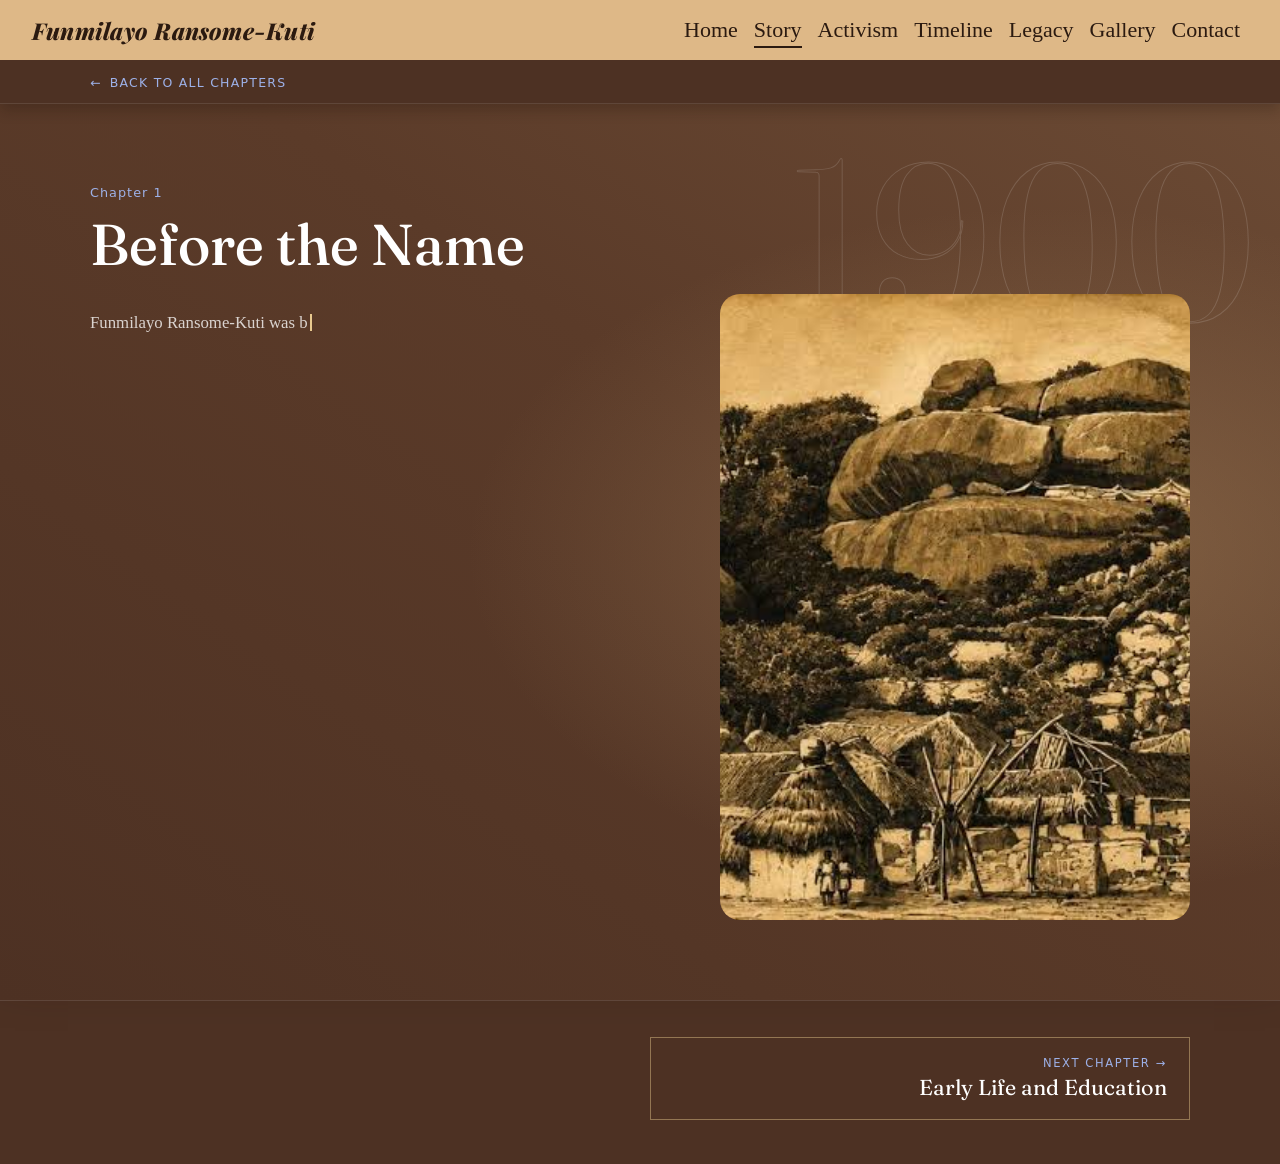
==== before-the-name.html @ 01ef8722 "Add chapters for "Finding Her Calling" and "Life as an Activist" with corresponding HTML structure a" ====
<!DOCTYPE html>

<html lang="en">
    <head> 
        <meta charset="UTF-8">
        <meta name="viewport" content="width=device-width, initial-scale=1.0">
        <title> Before the Name | Funmilayo Ransome-Kuti</title>
        <link rel="preconnect" href="https://fonts.googleapis.com">
<link rel="preconnect" href="https://fonts.gstatic.com" crossorigin>
<link href="https://fonts.googleapis.com/css2?family=Fraunces:ital,wght@0,400;0,500;1,400&family=Playfair+Display:ital,wght@1,800&display=swap" rel="stylesheet">
        <!-- LINKING OF MY CSS -->
        <link rel="stylesheet" href="CSS/Reset.css">
        <link rel="stylesheet" href="CSS/Homepage.css">
        <link rel="stylesheet" href="CSS/Chapters.css">

        <script>
  // when the page is refreshed, start again from the top (links with a # still land where they point)
  (function () {
    var entry = window.performance && performance.getEntriesByType ? performance.getEntriesByType("navigation")[0] : null;
    var reloaded = entry ? entry.type === "reload" : (window.performance && performance.navigation && performance.navigation.type === 1);

    if (reloaded && !location.hash && "scrollRestoration" in history) {
      history.scrollRestoration = "manual";
      window.addEventListener("load", function () { window.scrollTo(0, 0); });
    }
  })();
</script>
 
    </head>

    <body>
<header class="Header">
    <a class="Header-Brand" href="index.html">Funmilayo Ransome-Kuti</a>
    <input type="checkbox" id="Nav-Toggle" class="Nav-Toggle">
    <label for="Nav-Toggle" class="Nav-Burger" aria-label="Menu"><span></span></label>

    <nav class="Header-Nav">
        <ul>
             <li><a href="index.html">Home</a></li>
            <li><a href="index.html#Story">Story</a></li>
            <li><a href="index.html#Activism">Activism</a></li>
            <li><a href="index.html#Timeline">Timeline</a></li>
            <li><a href="index.html#Legacy">Legacy</a></li>
            <li><a href="index.html#Gallery">Gallery</a></li>
            <li><a href="index.html#Contact">Contact</a></li>
</ul>
    </nav>
</header>  

        <main>
            <div class="Back-Strip">
                 <a href="index.html#Story"><span aria-hidden="true">←</span>Back to all chapters</a> 
            </div>
                             <!-- STORY-BIOGRAPHY SECTION -->
            <section id="Before-the-Name" class="Before-the-Name-Category">
             <div class="Before-the-Name"> 
                <h2>Before the Name</h2>
                <p>Funmilayo Ransome-Kuti was born Frances Abigail Olufunmilayo Thomas on October 25, 1900, in Abeokuta, in what is now Ogun State, Nigeria. She was the daughter of Daniel Olumoyewa Thomas, a farmer and trader, and Phyllis Moyeni Dese, a dressmaker. Her parents were educated Christians who placed importance on education and had high hopes for their children.

                    She was born into a Yoruba family at a time when Nigeria was under British colonial rule, and the opportunities available to African women were deeply limited. Yet Abeokuta itself had a strong tradition of commerce, community organisation and women's participation in economic life. These surroundings would become an important part of the world in which Funmilayo grew up.

                    The girl who would later become known as Funmilayo Ransome Kuti therefore did not begin her life as a political figure. She began as a daughter, a student and a young woman growing up in Abeokuta long before her name became associated with women's rights and political resistance.</p>
             </div>
            </section>

            <nav class="Chapter-Pager" aria-label="Chapter navigation">
    <a class="Chapter-Pager-Next" href="early-life.html">
        <span class="Chapter-Pager-Label">Next chapter &rarr;</span>
        <span class="Chapter-Pager-Title">Early Life and Education</span>
    </a>
</nav>
        </main>

        <button class="Back-To-Top" type="button" aria-label="Back to top">
    <svg class="Back-To-Top-Ring" viewBox="0 0 48 48" aria-hidden="true">
        <circle class="Back-To-Top-Track" cx="24" cy="24" r="21"></circle>
        <circle class="Back-To-Top-Progress" cx="24" cy="24" r="21"></circle>
    </svg>
    <svg class="Back-To-Top-Arrow" viewBox="0 0 24 24" aria-hidden="true">
        <path d="M12 19V6M6 11l6-6 6 6"></path>
    </svg>
</button>
        
<!-- THE JAVASCRIPT BELOW IS FOR THE TYPING ANIMATION AND THE CASCADE EFFECTS ON THE CHAPTERS. IT ALSO CLOSES THE MOBILE MENU AFTER A LINK IS CLICKED.  -->
<script>
  document.addEventListener("DOMContentLoaded", function () {

    // close the mobile menu after tapping a link
    var toggle = document.getElementById("Nav-Toggle");
    if (toggle) {
      document.querySelectorAll(".Header-Nav a").forEach(function (link) {
        link.addEventListener("click", function () {
          toggle.checked = false;
        });
      });
    }

    var calmMotion = window.matchMedia("(prefers-reduced-motion: reduce)").matches;

    // typing animation on the hero heading
    var heading = document.querySelector(".Hero-Typing");

    if (heading && !calmMotion) {
      var live = heading.querySelector(".Typing-Live");
      var message = "A WOMAN WHO REFUSED TO BE SILENT";
      var count = 0;
      var typing = true;

      function draw() {
        live.innerHTML = message.slice(0, count) + '<span class="Typing-Cursor"></span>';
      }

      function step() {
        var delay;
        if (typing) {
          count++;
          draw();
          if (count >= message.length) { typing = false; delay = 2400; }
          else { delay = 85; }
        } else {
          count--;
          draw();
          if (count <= 0) { typing = true; delay = 700; }
          else { delay = 35; }
        }
        setTimeout(step, delay);
      }

      heading.classList.add("is-typing");
      draw();
      setTimeout(step, 600);
    }

    var chapterSelector = ".Before-the-Name-Category, .Early-Life-and-Education-Category, " +
      ".Finding-Her-Calling-Category, .A-Voice-Begins-to-Rise-Category, " +
      ".Becomes-an-Activist-Category, .Life-as-an-Activist-Category";

    if ("IntersectionObserver" in window && !calmMotion) {

      // ---------- chapter text types itself in, once ----------

      var cursor = document.createElement("span");
      cursor.className = "Type-Cursor";

      // show the full text straight away (also used when you scroll past)
      function finishNow(section) {
        clearTimeout(section._timer);
        cancelAnimationFrame(section._raf);
        section._state = "done";
        section._typing.forEach(function (part) {
          part.ghost.classList.add("is-done");
          part.live.remove();
        });
        startObserver.unobserve(section);
        leaveObserver.unobserve(section);
      }

      function typeSection(section) {
        section._state = "typing";
        var parts = section._typing;
        var total = 0;
        parts.forEach(function (part) { total += part.text.length; });

        var charsPerSecond = Math.max(70, total / 10);   // a long chapter takes about 10 seconds
        var startTime = null;

        function frame(now) {
          if (startTime === null) startTime = now;
          var typed = Math.min(total, Math.floor((now - startTime) / 1000 * charsPerSecond));
          var left = typed;
          var current = parts.length - 1;
          var found = false;

          parts.forEach(function (part, index) {
            var take = Math.max(0, Math.min(left, part.text.length));
            part.live.textContent = part.text.slice(0, take);
            if (!found && take < part.text.length) { current = index; found = true; }
            left -= take;
          });

          if (typed < total) {
            parts[current].live.appendChild(cursor);
            section._raf = requestAnimationFrame(frame);
          } else {
            finishNow(section);
          }
        }

        section._raf = requestAnimationFrame(frame);
      }

      // starts the typing when the card comes into view (after the cascade)
      var startObserver = new IntersectionObserver(function (entries) {
        entries.forEach(function (entry) {
          var section = entry.target;
          if (entry.isIntersecting && section._state === "waiting") {
            section._state = "queued";
            section._timer = setTimeout(function () { typeSection(section); }, 900);
            startObserver.unobserve(section);
          }
        });
      }, { threshold: 0, rootMargin: "0px 0px -20% 0px" });

      // if you scroll past a chapter before it finishes, the text appears at once
      var leaveObserver = new IntersectionObserver(function (entries) {
        entries.forEach(function (entry) {
          var section = entry.target;
          if (section._state === "done") return;

          if (entry.isIntersecting) {
            section._seen = true;
          } else if (section._seen || entry.boundingClientRect.bottom <= 0) {
            // you have scrolled past it (or it was already above you after a refresh)
            finishNow(section);
          }
        });
      }, { threshold: 0, rootMargin: "0px" });

      document.querySelectorAll(chapterSelector).forEach(function (section) {
        var parts = [];

        section.querySelectorAll("p").forEach(function (p) {
          var text = p.textContent;
          if (!text.trim()) return;

          p.textContent = "";
          p.classList.add("Type-Host");

          var ghost = document.createElement("span");
          ghost.className = "Type-Ghost";
          ghost.textContent = text;

          var live = document.createElement("span");
          live.className = "Type-Live";
          live.setAttribute("aria-hidden", "true");

          p.appendChild(ghost);
          p.appendChild(live);
          parts.push({ ghost: ghost, live: live, text: text });
        });

        if (parts.length) {
          section._typing = parts;
          section._state = "waiting";
          startObserver.observe(section);
          leaveObserver.observe(section);
        }
      });

      // ---------- each chapter card arrives with the cascade and year roll ----------

      var cardObserver = new IntersectionObserver(function (entries) {
        entries.forEach(function (entry) {
          if (entry.isIntersecting || entry.boundingClientRect.bottom <= 0) {
            entry.target.classList.add("is-in");
            cardObserver.unobserve(entry.target);
          }
        });
      }, { threshold: 0, rootMargin: "0px 0px -15% 0px" });

      document.querySelectorAll(chapterSelector).forEach(function (card) {
        cardObserver.observe(card);
      });

      document.documentElement.classList.add("fk-cascade-on");
    }
  });
</script>

<script>
  // Back to top: the button appears after you scroll down, and its ring fills as you read
  (function () {
    var button = document.querySelector(".Back-To-Top");
    if (!button) return;

    var ring = button.querySelector(".Back-To-Top-Progress");
    var circumference = 2 * Math.PI * 21;      // the ring is a circle with a radius of 21
    var calmMotion = window.matchMedia("(prefers-reduced-motion: reduce)").matches;
    var ticking = false;

    if (ring) {
      ring.style.strokeDasharray = circumference;
      ring.style.strokeDashoffset = circumference;
    }

    function update() {
      var scrolled = window.pageYOffset || document.documentElement.scrollTop;
      var total = document.documentElement.scrollHeight - window.innerHeight;
      var progress = total > 0 ? Math.min(1, Math.max(0, scrolled / total)) : 0;

      button.classList.toggle("is-visible", scrolled > 500);
      if (ring) ring.style.strokeDashoffset = circumference * (1 - progress);
    }

    function onScroll() {
      if (ticking) return;
      ticking = true;
      requestAnimationFrame(function () {
        ticking = false;
        update();
      });
    }

    button.addEventListener("click", function () {
      window.scrollTo({ top: 0, behavior: calmMotion ? "auto" : "smooth" });
    });

    window.addEventListener("scroll", onScroll, { passive: true });
    window.addEventListener("resize", onScroll);
    update();
  })();
</script>


<script>
  // Navigation: a shadow under the bar once you scroll, and a "you are here" marker
  (function () {
    var header = document.querySelector(".Header");
    var links = Array.prototype.slice.call(document.querySelectorAll(".Header-Nav a"));
    if (!header || !links.length) return;

    var onStoryPage = !!document.querySelector(".Back-Strip");    var targets = [];
    var ticking = false;

    // links that point to a section on this same page
    links.forEach(function (link) {
      var href = link.getAttribute("href") || "";
      if (href.charAt(0) === "#" && href.length > 1) {
        var el = document.getElementById(href.slice(1));
        if (el) targets.push({ link: link, el: el });
      }
    });

    function findLink(pattern) {
      return links.filter(function (link) {
        return pattern.test(link.getAttribute("href") || "");
      })[0] || null;
    }

    var homeLink = findLink(/#Home$/i);
    var storyLink = findLink(/#Story$/i);

    function setCurrent(current) {
      links.forEach(function (link) {
        link.classList.toggle("is-current", link === current);
        if (link === current) link.setAttribute("aria-current", "true");
        else link.removeAttribute("aria-current");
      });
    }

    function update() {
      var y = window.pageYOffset || document.documentElement.scrollTop;
      header.classList.toggle("is-scrolled", y > 10);

      // on the Story page, the Story link is the page you are on
      if (onStoryPage) {
        setCurrent(storyLink);
        return;
      }

      var line = header.offsetHeight + window.innerHeight * 0.25;
      var current = null;

      targets.forEach(function (target) {
        if (target.el.getBoundingClientRect().top <= line) current = target.link;
      });

      // at the very bottom of the page, the last section is the one you are in
      var atBottom = y + window.innerHeight >= document.documentElement.scrollHeight - 2;
      if (atBottom && targets.length) current = targets[targets.length - 1].link;

      if (!current && y < 200) current = homeLink;
      setCurrent(current);
    }

    function onScroll() {
      if (ticking) return;
      ticking = true;
      requestAnimationFrame(function () {
        ticking = false;
        update();
      });
    }

    window.addEventListener("scroll", onScroll, { passive: true });
    window.addEventListener("resize", onScroll);
    update();
  })();
</script>

    </body>






</html>
---- CSS/Homepage.css ----
.Header {
    position: fixed;
    top: 0;
    width: 100%;
    height: 60px;
    background-color: burlywood;
    z-index: 100;
    /* padding-right: 100px; */
    display: flex;
    justify-content: center;
    align-items: center;
}

.Header-Nav ul{
    display: flex;
    justify-content: center;
}

.Header-Nav ul li{
    display: inline;
    text-align: center;
    margin: 0 8px;
}

.Header-Nav ul li a{
    font-size: 22px;
    font-weight: 200;
    transition: 0.2s;

}

.Header-Nav ul li a:hover{
    color: red;
    font-weight: 600;
    cursor: pointer;
    text-decoration: underline;
    text-transform: uppercase;
}

.Hero-Category {
    height: 100vh;
    padding-top: 60px;
    background-image: url(../IMAGES/IMG.png);  
    background-size: cover;
    background-repeat: no-repeat;
    background-position: center;
    display: flex;
    align-items: center;
}

.Hero-Intro {
    padding-left: 60px;
    max-width: 600px; /* used to break the text (h1 and p) */
    /* justify-content: 60px; */
}

.Hero-Intro h1{
    font-size: 70px;
    color: white;
    font-weight: 600;
    padding-right: 30px;
    margin-bottom: 30px;
}

.Hero-Intro p{
    color: white;
    font-size: 25px;
    font-style: italic;
    /* text-decoration: italic; */
    margin-bottom: 30px;
}

.Hero-Intro a{
    font-size: 18px;
    background-color: rgb(2, 46, 2);
    border-radius: 5px;
    padding: 10px 20px;
    /* display: inline-block; */
    color: white;
    text-decoration: none;
    transition: 0.5s;
}

.Hero-Intro a:hover{
    background-color: rgb(2, 2, 46);
}

.Before-the-Legacy-Category {
    margin-top: 50px;
    min-height: 100vh;
    padding: 0 30px;
    background:
    radial-gradient(ellipse at 72% 0%, #ad8a60 0%, #906e4c 25%, #7c5940 50%, transparent 80%),
    linear-gradient(to top right, #4d3123, #5b3b29 60%, #6b4a34);
  background-color: #5b3b29;
  min-height: 100vh;
}

.Before-the-Legacy h1{
    font-size: 40px;
    font-weight: 900;
    margin-bottom: 20px;
    color: red;
}

.Before-the-Legacy p{
    font-size: 20px;
    line-height: 1.6;
    margin-bottom: 10px;
    color: white;
    /* max-width: 600px; */
}
---- CSS/Chapters.css ----
/* ==========================================================
   CHAPTERS.CSS
   Styles for the six Story chapter sections, using YOUR
   existing class names. It does not touch your Header, Hero,
   or the "Before the Legacy" section.

   Link it AFTER Homepage.css in your HTML <head>:
   <link rel="stylesheet" href="CSS/Chapters.css">
   ========================================================== */


/* ---------- 1. Per-chapter details (edit these freely) ---------- */

.Before-the-Name-Category {
    --glow: 82% 50%;
    --year: "1900";
    --yr: 1900;
    --chapter: "Chapter 1";
}

.Early-Life-and-Education-Category {
    --glow: 14% 48%;
    --year: "1906";
    --yr: 1906;
    --chapter: "Chapter 2";
}

.Finding-Her-Calling-Category {
    --glow: 86% 45%;
    --year: "1922";
    --yr: 1922;
    --chapter: "Chapter 3";
}

.A-Voice-Begins-to-Rise-Category {
    --glow: 18% 50%;
    --year: "1944";
    --yr: 1944;
    --chapter: "Chapter 4";
}

.Becomes-an-Activist-Category {
    --glow: 80% 48%;
    --year: "1947";
    --yr: 1947;
    --chapter: "Chapter 5";
}

.Life-as-an-Activist-Category {
    --glow: 22% 50%;
    --year: "1978";
    --yr: 1978;
    --chapter: "Chapter 6";
}


/* ---------- 2. The chapter section itself ---------- */

:is(
    .Before-the-Name-Category,
    .Early-Life-and-Education-Category,
    .Finding-Her-Calling-Category,
    .A-Voice-Begins-to-Rise-Category,
    .Becomes-an-Activist-Category,
    .Life-as-an-Activist-Category
) {
    position: relative;
    overflow-x: clip;
    display: grid;
    grid-template-columns: minmax(0, 1.1fr) minmax(0, 0.9fr);
    column-gap: 56px;
    align-items: start;
    margin-bottom: clamp(64px, 10vh, 120px);
    padding: 80px max(48px, calc((100% - 1100px) / 2)) 80px;

    /* Each chapter is its own brown card: a warm glow (moved to a different
       spot in each chapter) over your original brown gradient. */
    background:
        radial-gradient(ellipse 65% 55% at var(--glow), rgba(173, 138, 96, 0.45) 0%, transparent 70%) no-repeat,
        linear-gradient(to top right, #4d3123, #5b3b29 60%, #6b4a34);
    background-color: #5b3b29;
}


/* ---------- 3. Text column (your <div> with the h2 and p) ---------- */

:is(
    .Before-the-Name-Category,
    .Early-Life-and-Education-Category,
    .Finding-Her-Calling-Category,
    .A-Voice-Begins-to-Rise-Category,
    .Becomes-an-Activist-Category,
    .Life-as-an-Activist-Category
) > div {
    grid-column: 1;
    grid-row: 1;
}

:is(
    .Before-the-Name-Category,
    .Early-Life-and-Education-Category,
    .Finding-Her-Calling-Category,
    .A-Voice-Begins-to-Rise-Category,
    .Becomes-an-Activist-Category,
    .Life-as-an-Activist-Category
) h2 {
    max-width: 16ch;
    margin: 0 0 32px;
    font-family: "Fraunces", Georgia, serif;
    font-size: clamp(2.4rem, 5vw, 3.6rem);
    font-weight: 500;
    line-height: 1.08;
    color: #ffffff;
}

/* small label above each title, e.g. "Story, chapter 1 of 6" */
:is(
    .Before-the-Name-Category,
    .Early-Life-and-Education-Category,
    .Finding-Her-Calling-Category,
    .A-Voice-Begins-to-Rise-Category,
    .Becomes-an-Activist-Category,
    .Life-as-an-Activist-Category
) h2::before {
    content: var(--chapter);
    display: block;
    margin-bottom: 12px;
    font-family: system-ui, sans-serif;
    font-size: 0.8rem;
    font-weight: 400;
    letter-spacing: 0.08em;
    line-height: 1.4;
    color: #9db1e8;
}

/* white-space: pre-line keeps the blank lines you typed between
   paragraphs, so each paragraph shows separately without
   changing your HTML */
:is(
    .Before-the-Name-Category,
    .Early-Life-and-Education-Category,
    .Finding-Her-Calling-Category,
    .A-Voice-Begins-to-Rise-Category,
    .Becomes-an-Activist-Category,
    .Life-as-an-Activist-Category
) p {
    max-width: 60ch;
    margin: 0;
    white-space: pre-line;
    font-size: 1.05rem;
    line-height: 1.8;
    color: rgba(255, 255, 255, 0.78);
}


/* ---------- 4. Giant outlined year (behind everything) ---------- */

:is(
    .Before-the-Name-Category,
    .Early-Life-and-Education-Category,
    .Finding-Her-Calling-Category,
    .A-Voice-Begins-to-Rise-Category,
    .Becomes-an-Activist-Category,
    .Life-as-an-Activist-Category
)::before {
    content: var(--year);
    position: absolute;
    top: 24px;
    right: 24px;
    font-family: "Fraunces", Georgia, serif;
    font-size: clamp(8rem, 18vw, 14rem);
    line-height: 1;
    color: transparent;
    -webkit-text-stroke: 1px rgba(255, 255, 255, 0.14);
    pointer-events: none;
    user-select: none;
}


/* ---------- 5. Photo frame (stays in view while the text scrolls) ---------- */

:is(
    .Before-the-Name-Category,
    .Early-Life-and-Education-Category,
    .Finding-Her-Calling-Category,
    .A-Voice-Begins-to-Rise-Category,
    .Becomes-an-Activist-Category,
    .Life-as-an-Activist-Category
)::after {
    content: "Archival photo";
    grid-column: 2;
    grid-row: 1;
    align-self: start;
    position: sticky;
    top: 100px;
    margin-top: 110px;
    display: flex;
    align-items: center;
    justify-content: center;
    aspect-ratio: 3 / 4;
    border-radius: 20px;
    font-family: system-ui, sans-serif;
    font-size: 0.8rem;
    color: #9db1e8;
    background:
        linear-gradient(to top right, transparent calc(50% - 0.5px), rgba(157, 177, 232, 0.35) 50%, transparent calc(50% + 0.5px)),
        linear-gradient(to top left, transparent calc(50% - 0.5px), rgba(157, 177, 232, 0.35) 50%, transparent calc(50% + 0.5px)),
        #3b241a;
}

/* WHEN YOU HAVE A REAL PHOTO, add a rule like this for that chapter
   (and remove the /* and * / around it): */

.Before-the-Name-Category::after {
    content: "";
    background: url(../IMAGES/02.jpg) center / cover no-repeat;
}




/* ---------- 6. Small helper: stop the fixed header covering anchors ---------- */

main section {
    scroll-margin-top: 60px;
}


/* ---------- 7. Mobile ---------- */

@media (max-width: 760px) {
    :is(
        .Before-the-Name-Category,
        .Early-Life-and-Education-Category,
        .Finding-Her-Calling-Category,
        .A-Voice-Begins-to-Rise-Category,
        .Becomes-an-Activist-Category,
        .Life-as-an-Activist-Category
    ) {
        grid-template-columns: minmax(0, 1fr);
        padding: 56px 24px 70px;
    }

    :is(
        .Before-the-Name-Category,
        .Early-Life-and-Education-Category,
        .Finding-Her-Calling-Category,
        .A-Voice-Begins-to-Rise-Category,
        .Becomes-an-Activist-Category,
        .Life-as-an-Activist-Category
    ) > div {
        grid-column: 1;
        grid-row: 2;
    }

    :is(
        .Before-the-Name-Category,
        .Early-Life-and-Education-Category,
        .Finding-Her-Calling-Category,
        .A-Voice-Begins-to-Rise-Category,
        .Becomes-an-Activist-Category,
        .Life-as-an-Activist-Category
    )::after {
        grid-column: 1;
        grid-row: 1;
        position: static;
        margin: 0 0 32px;
        aspect-ratio: 4 / 3;
    }

    :is(
        .Before-the-Name-Category,
        .Early-Life-and-Education-Category,
        .Finding-Her-Calling-Category,
        .A-Voice-Begins-to-Rise-Category,
        .Becomes-an-Activist-Category,
        .Life-as-an-Activist-Category
    )::before {
        top: 8px;
        right: 8px;
        font-size: 6rem;
    }
}


/* ==========================================================
   RESPONSIVE FIXES (added later)
   These come after Homepage.css, so they override matching rules
   there without you having to edit Homepage.css.
   ========================================================== */


/* ---------- A. Story header ("Before the Legacy") ---------- */
/* Designed from scratch. Every rule starts with .Before-the-Legacy-Category
   so it beats the older rules in Homepage.css. You can delete those old
   rules (see the chat) and nothing here will change. */

.Before-the-Legacy-Category {
    position: relative;
    box-sizing: border-box;
    min-height: 100vh;
    margin: 0;
    display: flex;
    align-items: center;
    overflow-x: clip;
    margin-bottom: clamp(64px, 10vh, 120px);
    padding: 120px max(30px, calc((100% - 1100px) / 2)) 80px;
    background:
        radial-gradient(ellipse at 72% 0%, #ad8a60 0%, #906e4c 25%, #7c5940 50%, transparent 80%),
        linear-gradient(to top right, #4d3123, #5b3b29 60%, #6b4a34);
    background-color: #5b3b29;
}

/* faint outlined life span behind the content */
.Before-the-Legacy-Category::before {
    content: "1900 \2013  1978";
    position: absolute;
    top: 84px;
    right: 24px;
    font-family: "Fraunces", Georgia, serif;
    font-size: clamp(4.5rem, 11vw, 9rem);
    line-height: 1;
    white-space: nowrap;
    color: transparent;
    -webkit-text-stroke: 1px rgba(255, 255, 255, 0.14);
    pointer-events: none;
    user-select: none;
}

.Before-the-Legacy-Category .Before-the-Legacy {
    position: relative;
    display: grid;
    grid-template-columns: minmax(0, 1.05fr) minmax(0, 0.95fr);
    gap: 64px;
    align-items: center;
    width: 100%;
}

/* --- left: the hook --- */

.Before-the-Legacy-Category .Legacy-Eyebrow {
    margin: 0 0 20px;
    font-family: system-ui, sans-serif;
    font-size: 0.8rem;
    letter-spacing: 0.16em;
    text-transform: uppercase;
    color: #9db1e8;
}

.Before-the-Legacy-Category .Legacy-Eyebrow::before {
    content: "";
    display: inline-block;
    width: 40px;
    height: 1px;
    margin-right: 14px;
    vertical-align: middle;
    background: #9db1e8;
}

.Before-the-Legacy-Category .Legacy-Intro h1 {
    max-width: 14ch;
    margin: 0 0 28px;
    font-family: "Fraunces", Georgia, serif;
    font-size: clamp(2.4rem, 5.5vw, 4.2rem);
    font-weight: 500;
    line-height: 1.05;
    color: #ffffff;
}

.Before-the-Legacy-Category .Legacy-Intro h1 em {
    font-style: italic;
    color: #e8c98f;
}

.Before-the-Legacy-Category .Legacy-Text {
    max-width: 52ch;
    margin: 0 0 36px;
    font-size: clamp(1rem, 1.6vw, 1.15rem);
    line-height: 1.75;
    color: rgba(255, 255, 255, 0.85);
}

.Before-the-Legacy-Category .Legacy-Start {
    display: inline-flex;
    align-items: center;
    gap: 12px;
    padding: 14px 26px;
    border: 1px solid #9db1e8;
    font-family: system-ui, sans-serif;
    font-size: 0.95rem;
    letter-spacing: 0.04em;
    color: #ffffff;
    text-decoration: none;
    transition: background 0.25s, color 0.25s;
}

.Before-the-Legacy-Category .Legacy-Start::after {
    content: "\2193";
    transition: transform 0.25s;
}

.Before-the-Legacy-Category .Legacy-Start:hover {
    background: #9db1e8;
    color: #3b241a;
}

.Before-the-Legacy-Category .Legacy-Start:hover::after {
    transform: translateY(3px);
}

/* --- right: the six chapters, each with a teaser --- */

.Before-the-Legacy-Category .Legacy-Chapters {
    margin: 0;
    padding: 0;
    list-style: none;
    border-top: 0.5px solid rgba(255, 255, 255, 0.25);
}

.Before-the-Legacy-Category .Legacy-Chapters li {
    margin: 0;
    padding: 0;
    border-bottom: 0.5px solid rgba(255, 255, 255, 0.25);
}

.Before-the-Legacy-Category .Legacy-Chapters a {
    display: grid;
    grid-template-columns: 72px minmax(0, 1fr) auto;
    column-gap: 16px;
    align-items: center;
    padding: 18px 8px;
    color: #ffffff;
    text-decoration: none;
    transition: background 0.25s, padding-left 0.25s;
}

.Before-the-Legacy-Category .Legacy-Chapters a::after {
    content: "\2192";
    grid-column: 3;
    grid-row: 1 / span 2;
    color: #9db1e8;
    transition: transform 0.25s;
}

.Before-the-Legacy-Category .Legacy-Chapters a:hover {
    padding-left: 18px;
    background: rgba(255, 255, 255, 0.07);
}

.Before-the-Legacy-Category .Legacy-Chapters a:hover::after {
    transform: translateX(4px);
}

.Before-the-Legacy-Category .Legacy-Year {
    grid-column: 1;
    grid-row: 1 / span 2;
    font-family: "Fraunces", Georgia, serif;
    font-size: 1.4rem;
    color: #9db1e8;
}

.Before-the-Legacy-Category .Legacy-Chapter-Title {
    grid-column: 2;
    font-family: "Fraunces", Georgia, serif;
    font-size: 1.25rem;
    line-height: 1.25;
}

.Before-the-Legacy-Category .Legacy-Chapter-Hook {
    grid-column: 2;
    margin-top: 4px;
    font-size: 0.9rem;
    line-height: 1.45;
    color: rgba(255, 255, 255, 0.68);
}

@media (max-width: 860px) {
    .Before-the-Legacy-Category {
        padding: 100px 24px 80px;
    }

    .Before-the-Legacy-Category::before {
        top: 76px;
        right: 8px;
    }

    .Before-the-Legacy-Category .Before-the-Legacy {
        grid-template-columns: minmax(0, 1fr);
        gap: 48px;
    }

    .Before-the-Legacy-Category .Legacy-Chapters a {
        grid-template-columns: 60px minmax(0, 1fr) auto;
    }
}


/* ---------- B. Header and navigation (hamburger menu) ---------- */
/* Needs the small HTML change shown in the chat (checkbox + label). */

.Header {
    justify-content: space-between;
    padding: 0 32px;
}

.Header .Header-Brand {
    font-family: "Playfair Display", Georgia, serif;
    font-style: italic;
    font-weight: 800;
    font-size: 1.45rem;
    letter-spacing: 0.01em;
    white-space: nowrap;
    color: #2b1a10;
    text-decoration: none;
}

@media (max-width: 480px) {
    .Header .Header-Brand {
        font-size: 1.15rem;
    }
}

.Nav-Toggle {
    position: absolute;
    width: 0;
    height: 0;
    opacity: 0;
    pointer-events: none;
}

.Nav-Burger {
    display: none;            /* hidden on desktop */
    position: relative;
    width: 44px;
    height: 44px;
    cursor: pointer;
}

.Nav-Burger span,
.Nav-Burger span::before,
.Nav-Burger span::after {
    position: absolute;
    left: 10px;
    width: 24px;
    height: 2px;
    background: #000000;
    transition: transform 0.2s, background 0.2s, top 0.2s;
}

.Nav-Burger span {
    top: 21px;
}

.Nav-Burger span::before,
.Nav-Burger span::after {
    content: "";
    left: 0;
}

.Nav-Burger span::before { top: -7px; }
.Nav-Burger span::after  { top: 7px; }

/* turns into an X when open */
.Nav-Toggle:checked + .Nav-Burger span {
    background: transparent;
}

.Nav-Toggle:checked + .Nav-Burger span::before {
    top: 0;
    transform: rotate(45deg);
}

.Nav-Toggle:checked + .Nav-Burger span::after {
    top: 0;
    transform: rotate(-45deg);
}

@media (max-width: 900px) {
    .Header {
        padding: 0 16px;
    }

    .Nav-Burger {
        display: block;
    }

    .Header-Nav {
        display: none;
        position: absolute;
        top: 60px;
        left: 0;
        width: 100%;
        background-color: burlywood;
        border-top: 1px solid rgba(0, 0, 0, 0.15);
        box-shadow: 0 8px 16px rgba(0, 0, 0, 0.25);
    }

    .Nav-Toggle:checked ~ .Header-Nav {
        display: block;
    }

    .Header-Nav ul {
        flex-direction: column;
        align-items: stretch;
        margin: 0;
        padding: 8px 0;
    }

    .Header-Nav ul li {
        display: block;
        margin: 0;
        text-align: left;
    }

    .Header-Nav ul li a {
        display: block;
        padding: 14px 24px;
        font-size: 18px;
    }
}


/* Small laptops: shrink the links a little so they fit beside her name
   (the hamburger only appears at 900px wide and below) */
@media (min-width: 901px) and (max-width: 1250px) {
    .Header .Header-Brand {
        font-size: 1.3rem;
    }

    .Header-Nav ul li {
        margin: 0 6px;
    }

    .Header-Nav ul li a {
        font-size: 18px;
    }
}


/* ---------- C. Hero on small screens ---------- */
/* The 70px headline is wider than a phone screen, which pushes the page
   wider than the screen and leaves empty space on the right of every
   section. This keeps your look and scales it down. */

@media (max-width: 700px) {
    .Hero-Intro {
        padding: 0 24px;
    }

    .Hero-Intro h1 {
        font-size: clamp(2rem, 10vw, 3rem);
        margin-bottom: 20px;
    }

    .Hero-Intro p {
        font-size: 1.05rem;
    }
}


/* ---------- D. Safety net ---------- */
/* If anything else is ever slightly too wide, stop the page scrolling sideways. */

body {
    overflow-x: hidden;
}


/* ---------- E. Hero text readability ---------- */
/* A dark brown overlay sits between the photo and the text, strongest
   behind the words on the left so the right side of the photo stays visible. */

.Hero-Category {
    position: relative;
}

.Hero-Category::before {
    content: "";
    position: absolute;
    inset: 0;
    background:
        linear-gradient(to top, rgba(28, 14, 8, 0.45) 0%, transparent 30%),
        linear-gradient(90deg, rgba(28, 14, 8, 0.88) 0%, rgba(28, 14, 8, 0.7) 40%, rgba(28, 14, 8, 0.25) 75%, rgba(28, 14, 8, 0.1) 100%);
}

.Hero-Intro {
    position: relative;   /* keeps the text above the overlay */
    z-index: 1;
}

.Hero-Intro h1,
.Hero-Intro p {
    text-shadow: 0 2px 14px rgba(0, 0, 0, 0.45);
}

@media (max-width: 700px) {
    /* on phones the text spans the whole width, so darken evenly */
    .Hero-Category::before {
        background:
            linear-gradient(to top, rgba(28, 14, 8, 0.45) 0%, transparent 30%),
            linear-gradient(180deg, rgba(28, 14, 8, 0.72), rgba(28, 14, 8, 0.82));
    }
}


/* ---------- F. Separate cards + gentle reveal ---------- */

/* Every category is its own card with white space between the cards. */
main {
    display: flow-root;   /* keeps the last card's bottom margin inside <main> */
    background-color: #ffffff;   /* the white space between the cards */
}

/* the hero is a card too, so it gets the same gap below it */
.Hero-Category {
    margin-bottom: clamp(64px, 10vh, 120px);
}

/* clicking a nav link glides to the section instead of jumping */
@media (prefers-reduced-motion: no-preference) {
    html {
        scroll-behavior: smooth;
    }
}

/* Each chapter's text and photo rise gently into place as you scroll to
   them. A few lines of JavaScript (in your HTML) add the class "is-visible"
   to a section when it scrolls into view. The "fk-reveal-on" class is added
   by that same script, so if the script is missing or breaks, nothing is
   ever hidden. */

.fk-reveal-on :is(
    .Before-the-Name-Category,
    .Early-Life-and-Education-Category,
    .Finding-Her-Calling-Category,
    .A-Voice-Begins-to-Rise-Category,
    .Becomes-an-Activist-Category,
    .Life-as-an-Activist-Category
) > div,
.fk-reveal-on :is(
    .Before-the-Name-Category,
    .Early-Life-and-Education-Category,
    .Finding-Her-Calling-Category,
    .A-Voice-Begins-to-Rise-Category,
    .Becomes-an-Activist-Category,
    .Life-as-an-Activist-Category
)::after {
    opacity: 0;
    transform: translateY(48px);
    transition: opacity 0.9s ease, transform 0.9s cubic-bezier(0.2, 0.7, 0.2, 1);
}

.fk-reveal-on :is(
    .Before-the-Name-Category,
    .Early-Life-and-Education-Category,
    .Finding-Her-Calling-Category,
    .A-Voice-Begins-to-Rise-Category,
    .Becomes-an-Activist-Category,
    .Life-as-an-Activist-Category
).is-visible > div,
.fk-reveal-on :is(
    .Before-the-Name-Category,
    .Early-Life-and-Education-Category,
    .Finding-Her-Calling-Category,
    .A-Voice-Begins-to-Rise-Category,
    .Becomes-an-Activist-Category,
    .Life-as-an-Activist-Category
).is-visible::after {
    opacity: 1;
    transform: none;
}

/* the photo arrives a moment after the text */
.fk-reveal-on :is(
    .Before-the-Name-Category,
    .Early-Life-and-Education-Category,
    .Finding-Her-Calling-Category,
    .A-Voice-Begins-to-Rise-Category,
    .Becomes-an-Activist-Category,
    .Life-as-an-Activist-Category
)::after {
    transition-delay: 0.15s;
}

@media (prefers-reduced-motion: reduce) {
    .fk-reveal-on :is(
        .Before-the-Name-Category,
        .Early-Life-and-Education-Category,
        .Finding-Her-Calling-Category,
        .A-Voice-Begins-to-Rise-Category,
        .Becomes-an-Activist-Category,
        .Life-as-an-Activist-Category
    ) > div,
    .fk-reveal-on :is(
        .Before-the-Name-Category,
        .Early-Life-and-Education-Category,
        .Finding-Her-Calling-Category,
        .A-Voice-Begins-to-Rise-Category,
        .Becomes-an-Activist-Category,
        .Life-as-an-Activist-Category
    )::after {
        opacity: 1;
        transform: none;
        transition: none;
    }
}


/* ---------- G. Typing animation on the hero heading ---------- */
/* The full heading is always in the page (the invisible "ghost") so the
   space it needs is reserved and nothing below it jumps around. The
   script types into the "live" layer on top of it. If JavaScript doesn't
   run, the ghost simply stays visible as a normal heading. */

.Hero-Intro .Hero-Typing {
    position: relative;
}

.Hero-Intro .Hero-Typing .Typing-Ghost {
    display: block;
}

.Hero-Intro .Hero-Typing .Typing-Live {
    position: absolute;
    top: 0;
    left: 0;
    width: 100%;
}

.Hero-Intro .Hero-Typing.is-typing .Typing-Ghost {
    visibility: hidden;
}

.Hero-Intro .Hero-Typing .Typing-Cursor {
    display: inline-block;
    width: 4px;
    height: 0.85em;
    margin-left: 6px;
    vertical-align: -0.05em;
    background: #e8c98f;
    animation: fk-blink 1s steps(1) infinite;
}

@keyframes fk-blink {
    50% { opacity: 0; }
}


/* ---------- H. Chapter photos (ready for when you have the images) ---------- */
 /* Put your images in the IMAGES folder, then remove the comment markers
   from a rule and change the file name. Images are cropped to fill the
   frame, so any size works (portrait photos look best). */

/* .Before-the-Name-Category::after {
    content: "";
    background: url(../IMAGES/ch1-before-the-name.jpg) center / cover no-repeat;
} */

 .Early-Life-and-Education-Category::after {
    content: "";
    background: url(../IMAGES/FUNMILAYO\ 3.jpg) center / cover no-repeat;
} 

 .Finding-Her-Calling-Category::after {
    content: "";
    background: url(../IMAGES/01.jpg) center / cover no-repeat;
} 

 .A-Voice-Begins-to-Rise-Category::after {
    content: "";
    background: url(../IMAGES/FUNMILAYO\ 1.jpg) center / cover no-repeat;
} 

 .Becomes-an-Activist-Category::after {
    content: "";
    background: url(../IMAGES/ch5-becomes-an-activist.jpg) center / cover no-repeat;
} 

 .Life-as-an-Activist-Category::after {
    content: "";
    background: url(../IMAGES/05.jpg) center / cover no-repeat;
}  



/* ---------- I. Chapter text types itself in when scrolled into view ---------- */
/* The script puts each chapter paragraph's real text in an invisible
   "ghost" (so the card keeps its full height and nothing jumps) and types
   the same text into a "live" layer on top. When it finishes, the ghost
   becomes visible and the live layer is removed. If the script doesn't
   run, none of this applies and the text just shows normally. */

.Type-Host {
    position: relative;
}

.Type-Host .Type-Ghost {
    color: transparent;
}

.Type-Host .Type-Ghost.is-done {
    color: inherit;
}

.Type-Host .Type-Live {
    position: absolute;
    top: 0;
    left: 0;
    width: 100%;
}

.Type-Cursor {
    display: inline-block;
    width: 2px;
    height: 1em;
    margin-left: 2px;
    vertical-align: -0.15em;
    background: #e8c98f;
    animation: fk-blink 1s steps(1) infinite;
}


/* ---------- J. Cards touch, with a "cascade + year roll" transition ---------- */
/* No white space between categories. Each card has a soft shadow along its
   top edge so you can still see where it begins. Section K below adds the
   transition. */

main {
    background-color: #3b241a;
}

:is(
    .Hero-Category,
    .Before-the-Legacy-Category,
    .Before-the-Name-Category,
    .Early-Life-and-Education-Category,
    .Finding-Her-Calling-Category,
    .A-Voice-Begins-to-Rise-Category,
    .Becomes-an-Activist-Category,
    .Life-as-an-Activist-Category
) {
    margin-bottom: 0;
}

:is(
    .Before-the-Legacy-Category,
    .Before-the-Name-Category,
    .Early-Life-and-Education-Category,
    .Finding-Her-Calling-Category,
    .A-Voice-Begins-to-Rise-Category,
    .Becomes-an-Activist-Category,
    .Life-as-an-Activist-Category
) {
    box-shadow: 0 -22px 44px rgba(28, 14, 8, 0.35);
    isolation: isolate;
}


/* ---------- K. Cascade + year roll ---------- */
/* As you scroll to a chapter: the card fades in, the big year counts up to
   its date, then the heading arrives, then the photo frame, and then the
   text starts typing (the script handles that part). Everything here only
   applies once the script adds "fk-cascade-on", so if the script ever
   fails the cards just show normally. */

/* lets the browser animate a plain number (the year) */
@property --n {
    syntax: "<integer>";
    inherits: false;
    initial-value: 1900;
}

/* the big year is now a counter instead of fixed text */
:is(
    .Before-the-Name-Category,
    .Early-Life-and-Education-Category,
    .Finding-Her-Calling-Category,
    .A-Voice-Begins-to-Rise-Category,
    .Becomes-an-Activist-Category,
    .Life-as-an-Activist-Category
)::before {
    --n: var(--yr);
    counter-reset: yr var(--n);
    content: counter(yr);
}

/* starting positions (before the card has been scrolled to) */
.fk-cascade-on :is(
    .Before-the-Name-Category,
    .Early-Life-and-Education-Category,
    .Finding-Her-Calling-Category,
    .A-Voice-Begins-to-Rise-Category,
    .Becomes-an-Activist-Category,
    .Life-as-an-Activist-Category
) {
    opacity: 0;
    transition: opacity 0.4s ease;
}

.fk-cascade-on :is(
    .Before-the-Name-Category,
    .Early-Life-and-Education-Category,
    .Finding-Her-Calling-Category,
    .A-Voice-Begins-to-Rise-Category,
    .Becomes-an-Activist-Category,
    .Life-as-an-Activist-Category
)::before {
    --n: calc(var(--yr) - 106);   /* the count starts 106 years earlier */
    opacity: 0;
    transition: --n 3.0s cubic-bezier(0.2, 0.7, 0.2, 1), opacity 0.5s ease;
}

.fk-cascade-on :is(
    .Before-the-Name-Category,
    .Early-Life-and-Education-Category,
    .Finding-Her-Calling-Category,
    .A-Voice-Begins-to-Rise-Category,
    .Becomes-an-Activist-Category,
    .Life-as-an-Activist-Category
) h2,
.fk-cascade-on :is(
    .Before-the-Name-Category,
    .Early-Life-and-Education-Category,
    .Finding-Her-Calling-Category,
    .A-Voice-Begins-to-Rise-Category,
    .Becomes-an-Activist-Category,
    .Life-as-an-Activist-Category
)::after {
    opacity: 0;
    transform: translateY(22px);
    transition: opacity 0.6s cubic-bezier(0.2, 0.7, 0.2, 1), transform 0.6s cubic-bezier(0.2, 0.7, 0.2, 1);
}

.fk-cascade-on :is(
    .Before-the-Name-Category,
    .Early-Life-and-Education-Category,
    .Finding-Her-Calling-Category,
    .A-Voice-Begins-to-Rise-Category,
    .Becomes-an-Activist-Category,
    .Life-as-an-Activist-Category
) h2 {
    transition-delay: 0.3s;      /* heading arrives second */
}

.fk-cascade-on :is(
    .Before-the-Name-Category,
    .Early-Life-and-Education-Category,
    .Finding-Her-Calling-Category,
    .A-Voice-Begins-to-Rise-Category,
    .Becomes-an-Activist-Category,
    .Life-as-an-Activist-Category
)::after {
    transition-delay: 0.5s;     /* photo frame arrives third */
}

/* final positions (once the script adds "is-in") */
.fk-cascade-on :is(
    .Before-the-Name-Category,
    .Early-Life-and-Education-Category,
    .Finding-Her-Calling-Category,
    .A-Voice-Begins-to-Rise-Category,
    .Becomes-an-Activist-Category,
    .Life-as-an-Activist-Category
).is-in {
    opacity: 1;
}

.fk-cascade-on :is(
    .Before-the-Name-Category,
    .Early-Life-and-Education-Category,
    .Finding-Her-Calling-Category,
    .A-Voice-Begins-to-Rise-Category,
    .Becomes-an-Activist-Category,
    .Life-as-an-Activist-Category
).is-in::before {
    --n: var(--yr);
    opacity: 1;
}

.fk-cascade-on :is(
    .Before-the-Name-Category,
    .Early-Life-and-Education-Category,
    .Finding-Her-Calling-Category,
    .A-Voice-Begins-to-Rise-Category,
    .Becomes-an-Activist-Category,
    .Life-as-an-Activist-Category
).is-in h2,
.fk-cascade-on :is(
    .Before-the-Name-Category,
    .Early-Life-and-Education-Category,
    .Finding-Her-Calling-Category,
    .A-Voice-Begins-to-Rise-Category,
    .Becomes-an-Activist-Category,
    .Life-as-an-Activist-Category
).is-in::after {
    opacity: 1;
    transform: none;
}


/* ==========================================================
   ACTIVISM SECTION
   Every rule starts with .Activism-Category, so nothing here
   can change your header, hero, Story chapters or other sections.
   ========================================================== */

.Activism-Category {
    position: relative;
    isolation: isolate;
    overflow-x: clip;
    box-sizing: border-box;
    margin: 0;
    padding: 96px max(48px, calc((100% - 1100px) / 2)) 104px;
    color: #ffffff;
    /* recreated from your grey-olive background image, so no image file is needed */
        background-color: #24150e;
    background-image: radial-gradient(ellipse at 72% 0%, rgba(173, 138, 96, 0.28) 0%, transparent 60%), linear-gradient(to top right, #160d08, #24150e 55%, #3a2417);
    box-shadow: 0 -22px 44px rgba(28, 14, 8, 0.35);
}

.Activism-Category *,
.Activism-Category *::before,
.Activism-Category *::after {
    box-sizing: border-box;
}

/* intro */

.Activism-Category .Activism-Label {
    margin: 0 0 20px;
    font-family: system-ui, sans-serif;
    font-size: 0.8rem;
    letter-spacing: 0.16em;
    text-transform: uppercase;
    color: #9db1e8;
}

.Activism-Category .Activism-Label::before {
    content: "";
    display: inline-block;
    width: 40px;
    height: 1px;
    margin-right: 14px;
    vertical-align: middle;
    background: #9db1e8;
}

.Activism-Category .Activism-Intro h2 {
    max-width: 16ch;
    margin: 0 0 24px;
    font-family: "Fraunces", Georgia, serif;
    font-size: clamp(2.4rem, 5.5vw, 4rem);
    font-weight: 500;
    line-height: 1.05;
    color: #ffffff;
}

.Activism-Category .Activism-Intro p {
    max-width: 62ch;
    margin: 0;
    font-size: clamp(1rem, 1.6vw, 1.15rem);
    line-height: 1.75;
    color: rgba(255, 255, 255, 0.85);
}

/* grid of cards */

.Activism-Category .Activism-Cards {
    display: grid;
    grid-template-columns: repeat(3, minmax(0, 1fr));
    gap: 20px;
    margin-top: 56px;
    align-items: start;
}

.Activism-Category .Activism-Card {
    position: relative;
    overflow: hidden;
    padding: 32px 26px 24px;
    background: rgba(0, 0, 0, 0.3);
    border: 1px solid rgba(255, 255, 255, 0.1);
    transition: transform 0.25s ease, box-shadow 0.25s ease;
}

.Activism-Category .Activism-Card:hover {
    transform: translateY(-4px);
    box-shadow: 0 16px 32px rgba(28, 14, 8, 0.35);
}

/* inside a card */

.Activism-Category .Activism-Number {
    position: absolute;
    top: -8px;
    right: 14px;
    font-family: "Fraunces", Georgia, serif;
    font-size: 5.5rem;
    line-height: 1;
    color: transparent;
    -webkit-text-stroke: 1px rgba(255, 255, 255, 0.16);
    pointer-events: none;
    user-select: none;
}

.Activism-Category .Activism-Tag {
    position: relative;
    margin: 0;
    font-family: system-ui, sans-serif;
    font-size: 0.75rem;
    letter-spacing: 0.1em;
    color: #9db1e8;
}

.Activism-Category .Activism-Card h3 {
    position: relative;
    max-width: 88%;
    margin: 8px 0 12px;
    font-family: "Fraunces", Georgia, serif;
    font-size: 1.45rem;
    font-weight: 500;
    line-height: 1.2;
    color: #ffffff;
}

.Activism-Category .Activism-Text {
    position: relative;
    margin: 0;
    font-size: 0.95rem;
    line-height: 1.7;
    color: rgba(255, 255, 255, 0.78);
}

/* "Read more" */

.Activism-Category .Activism-Card details {
    margin-top: 18px;
}

.Activism-Category .Activism-Card summary {
    list-style: none;
    cursor: pointer;
    font-family: system-ui, sans-serif;
    font-size: 0.85rem;
    letter-spacing: 0.05em;
    color: #e8c98f;
}

.Activism-Category .Activism-Card summary::-webkit-details-marker {
    display: none;
}

.Activism-Category .Activism-Card summary::after {
    content: " +";
}

.Activism-Category .Activism-Card details[open] summary::after {
    content: " \2212";
}

.Activism-Category .Activism-Card summary:hover {
    color: #ffffff;
}

.Activism-Category .Activism-Card summary:focus-visible {
    outline: 2px solid #9db1e8;
    outline-offset: 4px;
}

.Activism-Category .Activism-Card details p {
    margin: 14px 0 0;
    font-size: 0.95rem;
    line-height: 1.75;
    color: rgba(255, 255, 255, 0.78);
}

/* smaller screens */

@media (max-width: 1000px) {
    .Activism-Category .Activism-Cards {
        grid-template-columns: repeat(2, minmax(0, 1fr));
    }
}

@media (max-width: 700px) {
    .Activism-Category {
        padding: 64px 24px 72px;
    }

    .Activism-Category .Activism-Cards {
        grid-template-columns: minmax(0, 1fr);
        margin-top: 40px;
    }

    .Activism-Category .Activism-Number {
        font-size: 4.5rem;
    }
}


/* ----- Activism: index buttons that jump to each card ----- */

.Activism-Category .Activism-Index {
    display: flex;
    flex-wrap: wrap;
    gap: 10px;
    margin-top: 32px;
}

.Activism-Category .Activism-Index a {
    padding: 10px 14px;
    border: 1px solid rgba(157, 177, 232, 0.6);
    font-family: system-ui, sans-serif;
    font-size: 0.85rem;
    letter-spacing: 0.02em;
    color: #ffffff;
    text-decoration: none;
    transition: background 0.2s, border-color 0.2s;
}

.Activism-Category .Activism-Index a b {
    margin-right: 8px;
    font-weight: 400;
    color: #9db1e8;
}

.Activism-Category .Activism-Index a:hover {
    background: rgba(157, 177, 232, 0.16);
    border-color: #9db1e8;
}

.Activism-Category .Activism-Index a:focus-visible {
    outline: 2px solid #9db1e8;
    outline-offset: 3px;
}

/* stops the fixed header from covering the card you jump to */
.Activism-Category .Activism-Card {
    scroll-margin-top: 96px;
}

@media (max-width: 700px) {
    .Activism-Category .Activism-Index a {
        padding: 8px 12px;
        font-size: 0.8rem;
    }
}

/* ----- "Back to all chapters" strip (Story page only) ----- */

.Back-Strip {
    box-sizing: border-box;
    padding: 72px max(48px, calc((100% - 1100px) / 2)) 12px;   /* the 72px clears the fixed header */
    background: #4d3123;
    border-bottom: 1px solid rgba(255, 255, 255, 0.1);
}

.Back-Strip a {
    display: inline-flex;
    align-items: center;
    gap: 8px;
    font-family: system-ui, sans-serif;
    font-size: 0.78rem;
    letter-spacing: 0.1em;
    text-transform: uppercase;
    color: #9db1e8;
    text-decoration: none;
    transition: color 0.2s;
}

.Back-Strip a span {
    display: inline-block;
    transition: transform 0.2s;
}

.Back-Strip a:hover {
    color: #ffffff;
}

.Back-Strip a:hover span {
    transform: translateX(-4px);
}

.Back-Strip a:focus-visible {
    outline: 2px solid #9db1e8;
    outline-offset: 4px;
}

@media (max-width: 700px) {
    .Back-Strip {
        padding: 72px 24px 12px;
    }
}

/* ==========================================================
   TIMELINE SECTION
   Every rule starts with .Timeline-Category, so nothing here
   can change any other section.
   ========================================================== */

.Timeline-Category {
    position: relative;
    isolation: isolate;
    overflow-x: clip;
    box-sizing: border-box;
    margin: 0;
    padding: 96px max(48px, calc((100% - 1100px) / 2)) 112px;
    color: #1e1109;
    background-color: #a38e5f;
    background-image: linear-gradient(8deg, #98824f 0%, #a38e5f 40%, #ae9a6d 70%, #b8a57b 100%);
    box-shadow: 0 -22px 44px rgba(28, 14, 8, 0.35);
}

.Timeline-Category *,
.Timeline-Category *::before,
.Timeline-Category *::after {
    box-sizing: border-box;
}

/* ---------- intro ---------- */

.Timeline-Category .Timeline-Label {
    margin: 0 0 20px;
    font-family: system-ui, sans-serif;
    font-size: 0.8rem;
    letter-spacing: 0.16em;
    text-transform: uppercase;
    color: #1e1109;
}

.Timeline-Category .Timeline-Label::before {
    content: "";
    display: inline-block;
    width: 40px;
    height: 1px;
    margin-right: 14px;
    vertical-align: middle;
    background: #1e1109;
}

.Timeline-Category .Timeline-Intro h2 {
    max-width: 16ch;
    margin: 0 0 22px;
    font-family: "Fraunces", Georgia, serif;
    font-size: clamp(2.4rem, 5.5vw, 4rem);
    font-weight: 500;
    line-height: 1.05;
    color: #1e1109;
}

.Timeline-Category .Timeline-Hook {
    margin: 0 0 12px;
    font-family: "Fraunces", Georgia, serif;
    font-style: italic;
    font-size: clamp(1.2rem, 2.4vw, 1.55rem);
    line-height: 1.4;
    color: #1e1109;
}

.Timeline-Category .Timeline-Lead {
    max-width: 56ch;
    margin: 0;
    font-size: 1.05rem;
    line-height: 1.75;
    color: rgba(30, 17, 9, 0.88);
}

/* ---------- counter on the left, eras on the right ---------- */

.Timeline-Category .Timeline-Body {
    display: grid;
    grid-template-columns: minmax(0, 1fr);
    margin-top: 64px;
}

/* the counter only appears once the script has started (has-counter) */
.Timeline-Category .Timeline-CounterWrap {
    display: none;
}

.Timeline-Category.has-counter .Timeline-Body {
    grid-template-columns: 240px minmax(0, 1fr);
    column-gap: 56px;
    align-items: start;
}

.Timeline-Category.has-counter .Timeline-CounterWrap {
    display: block;
    position: relative;
    align-self: stretch;   /* as tall as the whole list of events */
}

/* The script moves the counter between these three places:
   normal (at the start), fixed (following you), is-end (resting at the end). */
.Timeline-Category .Timeline-Counter.is-fixed {
    position: fixed;
    top: var(--tl-top, 100px);
    left: var(--tl-left, 0);
    width: var(--tl-width, 240px);
    z-index: 20;
}

.Timeline-Category .Timeline-Counter.is-end {
    position: absolute;
    bottom: 0;
    left: 0;
    width: 100%;
}

.Timeline-Category .Timeline-Counter p {
    margin: 0;
}

.Timeline-Category .Timeline-CounterLabel {
    font-family: system-ui, sans-serif;
    font-size: 0.75rem;
    letter-spacing: 0.14em;
    text-transform: uppercase;
    color: #1e1109;
}

.Timeline-Category .Timeline-About {
    letter-spacing: 0.04em;
    text-transform: none;
    color: rgba(30, 17, 9, 0.7);
}

.Timeline-Category .Timeline-CounterAge {
    margin-top: 6px;
    font-family: "Fraunces", Georgia, serif;
    font-size: clamp(6.5rem, 12vw, 9.5rem);
    line-height: 1;
    color: transparent;
    -webkit-text-stroke: 1.5px rgba(30, 17, 9, 0.85);
    font-variant-numeric: tabular-nums;
}

.Timeline-Category .Timeline-CounterYear {
    margin-top: 4px;
    font-family: "Fraunces", Georgia, serif;
    font-size: 1.6rem;
    color: #1e1109;
}

.Timeline-Category .Timeline-CounterEra {
    margin-top: 6px;
    font-family: system-ui, sans-serif;
    font-size: 0.78rem;
    letter-spacing: 0.1em;
    text-transform: uppercase;
    color: rgba(30, 17, 9, 0.75);
}

/* ---------- eras ---------- */

.Timeline-Category .Timeline-EraHead {
    display: flex;
    align-items: baseline;
    gap: 16px;
    margin: 64px 0 0;
    padding-bottom: 14px;
    border-bottom: 1px solid rgba(30, 17, 9, 0.55);
}

.Timeline-Category .Timeline-Era:first-child .Timeline-EraHead {
    margin-top: 0;
}

.Timeline-Category .Timeline-EraNumber {
    font-family: "Fraunces", Georgia, serif;
    font-size: 2.4rem;
    line-height: 1;
    color: transparent;
    -webkit-text-stroke: 1px rgba(30, 17, 9, 0.6);
}

.Timeline-Category .Timeline-EraHead h3 {
    margin: 0;
    font-family: "Fraunces", Georgia, serif;
    font-size: 1.5rem;
    font-weight: 500;
    color: #1e1109;
}

.Timeline-Category .Timeline-EraYears {
    margin: 0 0 0 auto;
    font-family: system-ui, sans-serif;
    font-size: 0.8rem;
    letter-spacing: 0.08em;
    color: rgba(30, 17, 9, 0.75);
}

/* ---------- events ---------- */

.Timeline-Category .Timeline-Events {
    margin: 0;
    padding: 0;
    list-style: none;
}

.Timeline-Category .Timeline-Event {
    margin: 0;
    padding: 22px 0 26px;
    border-bottom: 1px solid rgba(30, 17, 9, 0.28);
}

/* the event you are reading stays bright, the others fade back */
.Timeline-Category.has-counter .Timeline-Event {
    opacity: 0.5;
    transition: opacity 0.35s ease;
}

.Timeline-Category.has-counter .Timeline-Event.is-active {
    opacity: 1;
}

.Timeline-Category .Timeline-Meta {
    display: flex;
    align-items: baseline;
    flex-wrap: wrap;
    gap: 14px;
    margin: 0 0 6px;
}

.Timeline-Category .Timeline-Year {
    font-family: "Fraunces", Georgia, serif;
    font-size: 1.5rem;
    color: #1e1109;
}

.Timeline-Category .Timeline-Tag {
    font-family: system-ui, sans-serif;
    font-size: 0.72rem;
    letter-spacing: 0.14em;
    text-transform: uppercase;
    color: rgba(30, 17, 9, 0.72);
}

.Timeline-Category .Timeline-Event h4 {
    max-width: 40ch;
    margin: 0 0 8px;
    font-family: "Fraunces", Georgia, serif;
    font-size: 1.25rem;
    font-weight: 500;
    line-height: 1.25;
    color: #1e1109;
}

.Timeline-Category .Timeline-Text {
    max-width: 58ch;
    margin: 0;
    font-size: 1rem;
    line-height: 1.75;
    color: rgba(30, 17, 9, 0.88);
}

/* ---------- phones: the counter becomes a bar that stays under the header ---------- */

@media (max-width: 800px) {
    .Timeline-Category {
        padding: 64px 24px 80px;
    }

    .Timeline-Category .Timeline-Body {
        margin-top: 40px;
    }

    .Timeline-Category.has-counter .Timeline-Body {
        display: block;
        position: relative;
        padding-bottom: 5rem;   /* room for the bar to rest at the end */
    }

    .Timeline-Category.has-counter .Timeline-CounterWrap {
        position: static;
    }

    .Timeline-Category .Timeline-Counter.is-end {
        left: -24px;
        width: calc(100% + 48px);
    }

    .Timeline-Category .Timeline-CounterWrap {
        margin: 0 -24px 18px;
    }

    .Timeline-Category .Timeline-Counter {
        display: flex;
        align-items: baseline;
        flex-wrap: wrap;
        gap: 4px 14px;
        padding: 10px 24px;
        background-color: #a38e5f;
        border-bottom: 1px solid rgba(30, 17, 9, 0.35);
    }

    .Timeline-Category .Timeline-CounterLabel {
        order: 3;
        flex-basis: 100%;
    }

    .Timeline-Category .Timeline-CounterAge {
        margin-top: 0;
        font-size: 3.6rem;
    }

    .Timeline-Category .Timeline-CounterYear {
        margin-top: 0;
        font-size: 1.3rem;
    }

    .Timeline-Category .Timeline-CounterEra {
        margin-top: 0;
    }

    .Timeline-Category .Timeline-EraHead {
        margin-top: 44px;
    }
}

/* ==========================================================
   LEGACY SECTION
   Every rule starts with .Legacy-Category, so nothing here
   can change any other section.
   ========================================================== */

.Legacy-Category {
    position: relative;
    isolation: isolate;
    overflow-x: clip;
    box-sizing: border-box;
    margin: 0;
    padding: 96px max(48px, calc((100% - 1100px) / 2)) 112px;
    color: #ffffff;
    background-color: #5b3b29;
    background-image:
        radial-gradient(ellipse at 72% 0%, rgba(173, 138, 96, 0.5) 0%, transparent 60%),
        linear-gradient(to top right, #4d3123, #5b3b29 60%, #6b4a34);
    box-shadow: 0 -22px 44px rgba(28, 14, 8, 0.35);
}

.Legacy-Category *,
.Legacy-Category *::before,
.Legacy-Category *::after {
    box-sizing: border-box;
}

/* ---------- intro ---------- */

.Legacy-Category .Heritage-Label {
    margin: 0 0 20px;
    font-family: system-ui, sans-serif;
    font-size: 0.8rem;
    letter-spacing: 0.16em;
    text-transform: uppercase;
    color: #9db1e8;
}

.Legacy-Category .Heritage-Label::before {
    content: "";
    display: inline-block;
    width: 40px;
    height: 1px;
    margin-right: 14px;
    vertical-align: middle;
    background: #9db1e8;
}

.Legacy-Category .Heritage-Intro h2 {
    max-width: 16ch;
    margin: 0 0 24px;
    font-family: "Fraunces", Georgia, serif;
    font-size: clamp(2.4rem, 5.5vw, 4rem);
    font-weight: 500;
    line-height: 1.05;
    color: #ffffff;
}

.Legacy-Category .Heritage-Hook {
    max-width: 30ch;
    margin: 0;
    font-family: "Fraunces", Georgia, serif;
    font-style: italic;
    font-size: clamp(1.4rem, 3vw, 2rem);
    line-height: 1.35;
    color: #ffffff;
}

/* ---------- the four threads ---------- */

.Legacy-Category .Heritage-Threads {
    display: grid;
    grid-template-columns: repeat(2, minmax(0, 1fr));
    gap: 20px;
    margin-top: 56px;
}

.Legacy-Category .Heritage-Thread {
    position: relative;
    overflow: hidden;
    padding: 36px 30px 30px;
    background: rgba(0, 0, 0, 0.28);
    border: 1px solid rgba(255, 255, 255, 0.1);
}

.Legacy-Category .Heritage-Number {
    position: absolute;
    top: -10px;
    right: 16px;
    font-family: "Fraunces", Georgia, serif;
    font-size: 6rem;
    line-height: 1;
    color: transparent;
    -webkit-text-stroke: 1px rgba(255, 255, 255, 0.16);
    pointer-events: none;
    user-select: none;
}

.Legacy-Category .Heritage-Thread h3 {
    position: relative;
    max-width: 85%;
    margin: 0 0 14px;
    font-family: "Fraunces", Georgia, serif;
    font-size: 1.5rem;
    font-weight: 500;
    line-height: 1.2;
    color: #ffffff;
}

.Legacy-Category .Heritage-Thread p {
    position: relative;
    margin: 0;
    font-size: 1rem;
    line-height: 1.75;
    color: rgba(255, 255, 255, 0.82);
}

/* ---------- the two names ---------- */

.Legacy-Category .Heritage-Names {
    margin-top: 64px;
    padding: 36px 0;
    border-top: 1px solid rgba(255, 255, 255, 0.3);
    border-bottom: 1px solid rgba(255, 255, 255, 0.3);
    text-align: center;
}

.Legacy-Category .Heritage-Names p {
    margin: 0;
    font-family: "Fraunces", Georgia, serif;
    font-size: clamp(2rem, 6vw, 4rem);
    line-height: 1.15;
    letter-spacing: 0.02em;
    color: rgba(255, 255, 255, 0.08);
    -webkit-text-stroke: 1px rgba(255, 255, 255, 0.75);
}

.Legacy-Category .Heritage-Diamond {
    display: block;
    margin: 10px 0;
    font-size: 0.8rem;
    color: #e8c98f;
}

/* ---------- closing line ---------- */

.Legacy-Category .Heritage-Close {
    max-width: 52ch;
    margin: 40px auto 0;
    text-align: center;
    font-family: "Fraunces", Georgia, serif;
    font-style: italic;
    font-size: clamp(1.1rem, 2.2vw, 1.35rem);
    line-height: 1.6;
    color: rgba(255, 255, 255, 0.9);
}

/* ---------- phones ---------- */

@media (max-width: 800px) {
    .Legacy-Category {
        padding: 64px 24px 80px;
    }

    .Legacy-Category .Heritage-Threads {
        grid-template-columns: minmax(0, 1fr);
        margin-top: 40px;
    }

    .Legacy-Category .Heritage-Names {
        margin-top: 48px;
        padding: 28px 0;
    }
}

/* ==========================================================
   GALLERY SECTION
   Every rule starts with .Gallery-Category, so nothing here
   can change any other section.
   ========================================================== */

.Gallery-Category {
    position: relative;
    isolation: isolate;
    overflow-x: clip;
    box-sizing: border-box;
    margin: 0;
    padding: 96px max(48px, calc((100% - 1100px) / 2)) 112px;
    color: #ffffff;
    background-color: #1c110a;
    background-image:
        radial-gradient(ellipse at 72% 0%, rgba(173, 138, 96, 0.2) 0%, transparent 60%),
        linear-gradient(to top right, #120a06, #1c110a 60%, #2a1a10);
    box-shadow: 0 -22px 44px rgba(28, 14, 8, 0.35);
}

.Gallery-Category *,
.Gallery-Category *::before,
.Gallery-Category *::after {
    box-sizing: border-box;
}

/* ---------- intro ---------- */

.Gallery-Category .Gallery-Label {
    margin: 0 0 20px;
    font-family: system-ui, sans-serif;
    font-size: 0.8rem;
    letter-spacing: 0.16em;
    text-transform: uppercase;
    color: #9db1e8;
}

.Gallery-Category .Gallery-Label::before {
    content: "";
    display: inline-block;
    width: 40px;
    height: 1px;
    margin-right: 14px;
    vertical-align: middle;
    background: #9db1e8;
}

.Gallery-Category .Gallery-Intro h2 {
    max-width: 16ch;
    margin: 0 0 22px;
    font-family: "Fraunces", Georgia, serif;
    font-size: clamp(2.4rem, 5.5vw, 4rem);
    font-weight: 500;
    line-height: 1.05;
    color: #ffffff;
}

.Gallery-Category .Gallery-Lead {
    max-width: 52ch;
    margin: 0;
    font-size: 1.05rem;
    line-height: 1.75;
    color: rgba(255, 255, 255, 0.82);
}

/* ---------- the hang: two bands of four frames (the big frame on opposite sides), then two wide frames ---------- */

.Gallery-Category .Gallery-Grid {
    display: grid;
    grid-template-columns: repeat(4, minmax(0, 1fr));
    grid-auto-rows: 150px;
    gap: 20px;
    margin-top: 56px;
}

.Gallery-Category .Gallery-Item {
    display: flex;
    flex-direction: column;
    min-height: 0;
    margin: 0;
    transition: opacity 0.3s ease;
}

/* first band: big frame on the left */
.Gallery-Category .Gallery-Item--a { grid-column: 1 / 3; grid-row: 1 / 5; }
.Gallery-Category .Gallery-Item--b { grid-column: 3 / 4; grid-row: 1 / 3; }
.Gallery-Category .Gallery-Item--c { grid-column: 4 / 5; grid-row: 1 / 3; }
.Gallery-Category .Gallery-Item--d { grid-column: 3 / 5; grid-row: 3 / 5; }

/* second band: big frame on the right */
.Gallery-Category .Gallery-Item--e { grid-column: 1 / 2; grid-row: 5 / 7; }
.Gallery-Category .Gallery-Item--f { grid-column: 2 / 3; grid-row: 5 / 7; }
.Gallery-Category .Gallery-Item--g { grid-column: 1 / 3; grid-row: 7 / 9; }
.Gallery-Category .Gallery-Item--h { grid-column: 3 / 5; grid-row: 5 / 9; }

/* third band: two wide frames (delete these two figures if you have fewer than 9 photographs) */
.Gallery-Category .Gallery-Item--i { grid-column: 1 / 3; grid-row: 9 / 11; }
.Gallery-Category .Gallery-Item--j { grid-column: 3 / 5; grid-row: 9 / 11; }

/* ---------- a frame ---------- */

.Gallery-Category .Gallery-Frame {
    flex: 1;
    min-height: 0;
    display: flex;
    width: 100%;
    margin: 0;
    padding: 8px;
    border: 1px solid rgba(232, 201, 143, 0.5);
    background: #150c07;
    cursor: zoom-in;
    transition: box-shadow 0.3s ease, border-color 0.3s ease;
}

.Gallery-Category .Gallery-Frame:hover,
.Gallery-Category .Gallery-Frame:focus-visible {
    border-color: #e8c98f;
    box-shadow: 0 0 34px rgba(232, 201, 143, 0.28);
    outline: none;
}

.Gallery-Category .Gallery-Mat {
    position: relative;
    display: block;
    flex: 1;
    min-width: 0;
    min-height: 0;
    overflow: hidden;
    background: #2b1b12;
}

/* the photo (or the placeholder) fills the whole frame */
.Gallery-Category .Gallery-Mat img,
.Gallery-Category .Gallery-Mat .Gallery-Placeholder {
    position: absolute;
    top: 0;
    left: 0;
    width: 100%;
    height: 100%;
}

.Gallery-Category .Gallery-Mat img {
    display: block;
    object-fit: cover;
}

.Gallery-Category .Gallery-Placeholder {
    display: flex;
    align-items: center;
    justify-content: center;
    width: 100%;
    height: 100%;
    font-family: system-ui, sans-serif;
    font-size: 0.7rem;
    letter-spacing: 0.1em;
    text-transform: uppercase;
    color: rgba(232, 201, 143, 0.7);
    background:
        linear-gradient(to top right, transparent calc(50% - 0.5px), rgba(232, 201, 143, 0.2) 50%, transparent calc(50% + 0.5px)),
        linear-gradient(to top left, transparent calc(50% - 0.5px), rgba(232, 201, 143, 0.2) 50%, transparent calc(50% + 0.5px)),
        #2b1b12;
}

/* when you look at one frame, the others dim, like a spotlight */
@media (hover: hover) {
    .Gallery-Category .Gallery-Grid:hover .Gallery-Item {
        opacity: 0.5;
    }

    .Gallery-Category .Gallery-Grid .Gallery-Item:hover {
        opacity: 1;
    }
}

/* ---------- the museum label under each frame ---------- */

.Gallery-Category .Gallery-Caption {
    display: flex;
    flex-direction: column;
    gap: 2px;
    margin-top: 10px;
}

.Gallery-Category .Gallery-No {
    font-family: system-ui, sans-serif;
    font-size: 0.66rem;
    letter-spacing: 0.16em;
    text-transform: uppercase;
    color: #9db1e8;
}

.Gallery-Category .Gallery-Title {
    font-family: "Fraunces", Georgia, serif;
    font-size: 1rem;
    line-height: 1.25;
    color: #ffffff;
}

.Gallery-Category .Gallery-Credit {
    font-family: system-ui, sans-serif;
    font-size: 0.72rem;
    color: rgba(255, 255, 255, 0.5);
}

/* ---------- the enlarged view ---------- */

.Gallery-Category .Gallery-Lightbox {
    width: min(1040px, 94vw);
    max-width: none;
    margin: auto;
    padding: 0;
    border: 0;
    background: transparent;
    color: #ffffff;
}

.Gallery-Category .Gallery-Lightbox::backdrop {
    background: rgba(10, 5, 3, 0.93);
}

.Gallery-Category .Gallery-LightboxInner {
    position: relative;
    display: grid;
    grid-template-columns: minmax(0, 1.25fr) minmax(0, 1fr);
    gap: 36px;
    align-items: center;
    padding: 36px;
    border: 1px solid rgba(232, 201, 143, 0.45);
    background-color: #1c110a;
    background-image: linear-gradient(to top right, #120a06, #1c110a 60%, #2a1a10);
}

.Gallery-Category .Gallery-LightboxImage {
    display: flex;
    align-items: center;
    justify-content: center;
    min-height: 260px;
    max-height: 74vh;
    padding: 8px;
    border: 1px solid rgba(232, 201, 143, 0.5);
    background: #150c07;
}

.Gallery-Category .Gallery-LightboxImage img {
    display: block;
    max-width: 100%;
    max-height: calc(74vh - 18px);
    object-fit: contain;
}

.Gallery-Category .Gallery-LightboxImage .Gallery-Placeholder {
    min-height: 260px;
}

.Gallery-Category .Gallery-LightboxText p,
.Gallery-Category .Gallery-LightboxText h3 {
    margin: 0;
}

.Gallery-Category .Gallery-LightboxNo {
    font-family: system-ui, sans-serif;
    font-size: 0.72rem;
    letter-spacing: 0.16em;
    text-transform: uppercase;
    color: #9db1e8;
}

.Gallery-Category .Gallery-LightboxYear {
    margin-top: 14px;
    font-family: "Fraunces", Georgia, serif;
    font-size: 2.6rem;
    line-height: 1;
    color: transparent;
    -webkit-text-stroke: 1px rgba(255, 255, 255, 0.55);
}

.Gallery-Category .Gallery-LightboxTitle {
    margin-top: 10px;
    font-family: "Fraunces", Georgia, serif;
    font-size: 1.7rem;
    font-weight: 500;
    line-height: 1.2;
    color: #ffffff;
}

.Gallery-Category .Gallery-LightboxCaption {
    margin-top: 14px;
    font-size: 1rem;
    line-height: 1.7;
    color: rgba(255, 255, 255, 0.82);
}

.Gallery-Category .Gallery-LightboxCredit {
    margin-top: 16px;
    padding-top: 10px;
    border-top: 1px solid rgba(255, 255, 255, 0.2);
    font-family: system-ui, sans-serif;
    font-size: 0.78rem;
    color: rgba(255, 255, 255, 0.55);
}

.Gallery-Category .Gallery-LightboxNav {
    display: flex;
    gap: 10px;
    margin-top: 22px;
}

.Gallery-Category .Gallery-LightboxNav button,
.Gallery-Category .Gallery-Close {
    border: 1px solid rgba(232, 201, 143, 0.5);
    background: transparent;
    color: #ffffff;
    font-family: system-ui, sans-serif;
    cursor: pointer;
    transition: background 0.2s, border-color 0.2s;
}

.Gallery-Category .Gallery-LightboxNav button {
    padding: 9px 14px;
    font-size: 0.85rem;
}

.Gallery-Category .Gallery-Close {
    position: absolute;
    top: 10px;
    right: 10px;
    width: 38px;
    height: 38px;
    font-size: 1.5rem;
    line-height: 1;
}

.Gallery-Category .Gallery-LightboxNav button:hover,
.Gallery-Category .Gallery-Close:hover {
    background: rgba(232, 201, 143, 0.16);
    border-color: #e8c98f;
}

.Gallery-Category .Gallery-LightboxNav button:focus-visible,
.Gallery-Category .Gallery-Close:focus-visible {
    outline: 2px solid #9db1e8;
    outline-offset: 3px;
}

/* ---------- phones ---------- */

@media (max-width: 800px) {
    .Gallery-Category {
        padding: 64px 24px 80px;
    }

    .Gallery-Category .Gallery-Grid {
        grid-template-columns: repeat(2, minmax(0, 1fr));
        grid-auto-rows: auto;
        gap: 22px 14px;
        margin-top: 40px;
    }

    .Gallery-Category .Gallery-Item {
        grid-column: auto !important;
        grid-row: auto !important;
    }

    .Gallery-Category .Gallery-Item--a,
    .Gallery-Category .Gallery-Item--h {
        grid-column: 1 / -1 !important;
    }

    .Gallery-Category .Gallery-Frame {
        flex: none;
        aspect-ratio: 4 / 5;
    }

    .Gallery-Category .Gallery-Item--a .Gallery-Frame,
    .Gallery-Category .Gallery-Item--h .Gallery-Frame {
        aspect-ratio: 4 / 3;
    }

    .Gallery-Category .Gallery-LightboxInner {
        grid-template-columns: minmax(0, 1fr);
        gap: 20px;
        padding: 52px 18px 20px;
    }

    .Gallery-Category .Gallery-LightboxImage {
        max-height: 50vh;
    }

    .Gallery-Category .Gallery-LightboxImage img {
        max-height: calc(50vh - 18px);
    }
}

/* ==========================================================
   CONTACT SECTION AND FOOTER
   Every rule starts with .Contact-Category or .Contact-Footer,
   so nothing here can change any other section.
   ========================================================== */

.Contact-Category {
    position: relative;
    isolation: isolate;
    overflow-x: clip;
    box-sizing: border-box;
    margin: 0;
    padding: 96px max(48px, calc((100% - 1100px) / 2)) 104px;
    color: #1e1109;
    background-color: #e2c08f;
    background-image: linear-gradient(8deg, #d8b27c 0%, #e2c08f 50%, #ebcfa3 100%);
    box-shadow: 0 -22px 44px rgba(28, 14, 8, 0.35);
}

.Contact-Category *,
.Contact-Category *::before,
.Contact-Category *::after {
    box-sizing: border-box;
}

/* ---------- intro ---------- */

.Contact-Category .Contact-Label {
    margin: 0 0 20px;
    font-family: system-ui, sans-serif;
    font-size: 0.8rem;
    letter-spacing: 0.16em;
    text-transform: uppercase;
    color: #1e1109;
}

.Contact-Category .Contact-Label::before {
    content: "";
    display: inline-block;
    width: 40px;
    height: 1px;
    margin-right: 14px;
    vertical-align: middle;
    background: #1e1109;
}

.Contact-Category .Contact-Intro h2 {
    max-width: 16ch;
    margin: 0 0 22px;
    font-family: "Fraunces", Georgia, serif;
    font-size: clamp(2.4rem, 5.5vw, 4rem);
    font-weight: 500;
    line-height: 1.05;
    color: #1e1109;
}

.Contact-Category .Contact-Hook {
    max-width: 38ch;
    margin: 0;
    font-family: "Fraunces", Georgia, serif;
    font-style: italic;
    font-size: clamp(1.2rem, 2.4vw, 1.55rem);
    line-height: 1.45;
    color: #1e1109;
}

/* ---------- two columns: ways to help, and the form ---------- */

.Contact-Category .Contact-Columns {
    display: grid;
    grid-template-columns: minmax(0, 1fr) minmax(0, 1fr);
    gap: 56px;
    align-items: start;
    margin-top: 56px;
}

.Contact-Category .Contact-Way {
    display: grid;
    grid-template-columns: 64px minmax(0, 1fr);
    gap: 14px;
    padding: 22px 0;
    border-top: 1px solid rgba(30, 17, 9, 0.35);
}

.Contact-Category .Contact-Way:last-child {
    border-bottom: 1px solid rgba(30, 17, 9, 0.35);
}

.Contact-Category .Contact-WayNumber {
    font-family: "Fraunces", Georgia, serif;
    font-size: 2.6rem;
    line-height: 1;
    color: transparent;
    -webkit-text-stroke: 1px rgba(30, 17, 9, 0.6);
}

.Contact-Category .Contact-Way h3 {
    margin: 0 0 6px;
    font-family: "Fraunces", Georgia, serif;
    font-size: 1.3rem;
    font-weight: 500;
    color: #1e1109;
}

.Contact-Category .Contact-Way p {
    margin: 0;
    font-size: 1rem;
    line-height: 1.65;
    color: rgba(30, 17, 9, 0.88);
}

/* ---------- the form ---------- */

.Contact-Category .Contact-Form {
    padding: 36px 32px 28px;
    background: #24150e;
    color: #ffffff;
    box-shadow: 0 18px 40px rgba(28, 14, 8, 0.3);
}

.Contact-Category .Contact-Form h3 {
    margin: 0 0 24px;
    font-family: "Fraunces", Georgia, serif;
    font-size: 1.6rem;
    font-weight: 500;
    color: #ffffff;
}

.Contact-Category .Contact-Field {
    margin-bottom: 20px;
}

.Contact-Category .Contact-Field label {
    display: block;
    margin-bottom: 4px;
    font-family: system-ui, sans-serif;
    font-size: 0.72rem;
    letter-spacing: 0.14em;
    text-transform: uppercase;
    color: #e8c98f;
}

.Contact-Category .Contact-Field input,
.Contact-Category .Contact-Field select,
.Contact-Category .Contact-Field textarea {
    display: block;
    width: 100%;
    padding: 8px 0;
    border: 0;
    border-bottom: 1px solid rgba(232, 201, 143, 0.5);
    border-radius: 0;
    background: transparent;
    color: #ffffff;
    font: inherit;
    font-size: 1rem;
    line-height: 1.5;
    white-space: pre-wrap;
    overflow-wrap: break-word;
}

.Contact-Category .Contact-Field textarea {
    resize: vertical;
    min-height: 110px;
}

.Contact-Category .Contact-Field select option {
    background: #e2c08f;
    color: #1e1109;
}

.Contact-Category .Contact-Field input:focus,
.Contact-Category .Contact-Field select:focus,
.Contact-Category .Contact-Field textarea:focus {
    outline: none;
    border-bottom-color: #e8c98f;
    box-shadow: 0 1px 0 #e8c98f;
}

.Contact-Category .Contact-Field input:-webkit-autofill {
    -webkit-text-fill-color: #ffffff;
    transition: background-color 9999s ease-in-out 0s;
}

/* hidden spam trap: real visitors never see or fill this */
.Contact-Category .Contact-Trap {
    position: absolute;
    left: -9999px;
    width: 1px;
    height: 1px;
    opacity: 0;
}

.Contact-Category .Contact-Send {
    display: inline-block;
    margin-top: 6px;
    padding: 13px 26px;
    border: 0;
    background: #e2c08f;
    color: #1e1109;
    font-family: system-ui, sans-serif;
    font-size: 0.92rem;
    letter-spacing: 0.04em;
    cursor: pointer;
    transition: background 0.2s;
}

.Contact-Category .Contact-Send:hover {
    background: #ebcfa3;
}

.Contact-Category .Contact-Send:focus-visible {
    outline: 2px solid #9db1e8;
    outline-offset: 3px;
}

.Contact-Category .Contact-Send:disabled {
    opacity: 0.6;
    cursor: wait;
}

.Contact-Category .Contact-Status {
    min-height: 1.4em;
    margin: 14px 0 0;
    font-size: 0.92rem;
    line-height: 1.5;
}

.Contact-Category .Contact-Status.is-ok {
    color: #e8c98f;
}

.Contact-Category .Contact-Status.is-error {
    color: #ffb4a2;
}

.Contact-Category .Contact-Small {
    margin: 10px 0 0;
    font-size: 0.78rem;
    line-height: 1.55;
    color: rgba(255, 255, 255, 0.55);
}

/* ---------- footer ---------- */

.Contact-Footer {
    box-sizing: border-box;
    display: grid;
    grid-template-columns: minmax(0, 1fr) minmax(0, 1fr);
    gap: 40px;
    padding: 40px max(48px, calc((100% - 1100px) / 2)) 44px;
    background-color: #1c110a;
    color: rgba(255, 255, 255, 0.75);
}

.Contact-Footer p {
    margin: 0;
}

.Contact-Footer .Contact-FooterName {
    font-family: "Fraunces", Georgia, serif;
    font-size: 1.15rem;
    color: #ffffff;
}

.Contact-Footer .Contact-FooterHead {
    margin-bottom: 4px;
    font-family: system-ui, sans-serif;
    font-size: 0.72rem;
    letter-spacing: 0.14em;
    text-transform: uppercase;
    color: #9db1e8;
}

.Contact-Footer .Contact-FooterText {
    margin-top: 6px;
    font-family: system-ui, sans-serif;
    font-size: 0.82rem;
    line-height: 1.7;
    color: rgba(255, 255, 255, 0.6);
}

/* ---------- phones ---------- */

@media (max-width: 800px) {
    .Contact-Category {
        padding: 64px 24px 72px;
    }

    .Contact-Category .Contact-Columns {
        grid-template-columns: minmax(0, 1fr);
        gap: 40px;
        margin-top: 40px;
    }

    .Contact-Category .Contact-Form {
        padding: 28px 22px 24px;
    }

    .Contact-Footer {
        grid-template-columns: minmax(0, 1fr);
        gap: 28px;
        padding: 32px 24px 36px;
    }
}

/* ----- Contact form: photo hint ----- */

.Contact-Category .Contact-Hint {
    margin: 8px 0 0;
    font-size: 0.78rem;
    line-height: 1.55;
    color: rgba(255, 255, 255, 0.6);
}

.Contact-Category .Contact-Hint a {
    color: #e8c98f;
    text-decoration: underline;
}

.Contact-Category .Contact-Hint a:hover {
    color: #ffffff;
}

.Contact-Category .Contact-Field input::placeholder {
    color: rgba(255, 255, 255, 0.35);
}

.Contact-Footer .Contact-Credit {
    grid-column: 1 / -1;
    margin-top: 4px;
    padding-top: 18px;
    border-top: 1px solid rgba(255, 255, 255, 0.15);
    font-family: system-ui, sans-serif;
    font-size: 0.78rem;
    color: rgba(255, 255, 255, 0.5);
}

.Contact-Footer .Contact-Credit a {
    color: #e8c98f;
}

.Contact-Footer .Contact-Credit a:hover {
    color: #ffffff;
}


/* Dropdown arrow */
.Contact-Category .Contact-Field select {
    appearance: none;
    -webkit-appearance: none;
    cursor: pointer;
    padding-right: 30px;

    background-image: url("data:image/svg+xml,%3Csvg xmlns='http://www.w3.org/2000/svg' width='16' height='16' viewBox='0 0 24 24' fill='none' stroke='%23e8c98f' stroke-width='2' stroke-linecap='round' stroke-linejoin='round'%3E%3Cpath d='m6 9 6 6 6-6'/%3E%3C/svg%3E");
    background-repeat: no-repeat;
    background-position: right 4px center;
    background-size: 16px;
}

/* Dropdown options */
.Contact-Category .Contact-Field select option {
    background-color: #222222;
    color: #ffffff;
}


/* ==========================================================
   BACK-TO-TOP BUTTON
   ========================================================== */

.Back-To-Top {
    position: fixed;
    right: 24px;
    bottom: 24px;
    z-index: 90;                 /* under your header (100), over the page */
    width: 54px;
    height: 54px;
    padding: 0;
    border: 0;
    border-radius: 50%;
    background: #24150e;
    color: #e8c98f;
    box-shadow: 0 8px 22px rgba(28, 14, 8, 0.45);
    cursor: pointer;
    opacity: 0;
    transform: translateY(14px);
    pointer-events: none;
    transition: opacity 0.3s ease, transform 0.3s ease, background 0.2s ease;
}

.Back-To-Top.is-visible {
    opacity: 1;
    transform: translateY(0);
    pointer-events: auto;
}

.Back-To-Top:hover {
    background: #3a2417;
    transform: translateY(-3px);
}

.Back-To-Top:focus-visible {
    outline: 2px solid #9db1e8;
    outline-offset: 3px;
}

/* the ring that fills as you scroll down the page */
.Back-To-Top .Back-To-Top-Ring {
    position: absolute;
    inset: 3px;
    width: calc(100% - 6px);
    height: calc(100% - 6px);
    transform: rotate(-90deg);
}

.Back-To-Top .Back-To-Top-Track,
.Back-To-Top .Back-To-Top-Progress {
    fill: none;
    stroke-width: 2.5;
}

.Back-To-Top .Back-To-Top-Track {
    stroke: rgba(232, 201, 143, 0.25);
}

.Back-To-Top .Back-To-Top-Progress {
    stroke: #e8c98f;
    stroke-linecap: round;
}

.Back-To-Top .Back-To-Top-Arrow {
    position: absolute;
    top: 50%;
    left: 50%;
    width: 22px;
    height: 22px;
    margin: -11px 0 0 -11px;
    fill: none;
    stroke: currentColor;
    stroke-width: 2;
    stroke-linecap: round;
    stroke-linejoin: round;
}

@media (max-width: 800px) {
    .Back-To-Top {
        right: 16px;
        bottom: 16px;
        width: 48px;
        height: 48px;
    }
}

/* ==========================================================
   HERO: always fully visible, even on short, wide screens
   ========================================================== */

.Hero-Category {
    height: auto;                 /* it can grow if the content needs more room */
    min-height: 100vh;
    box-sizing: border-box;
    padding-top: 88px;            /* clears the fixed header with room to spare */
    padding-bottom: 56px;
}

@media (min-width: 701px) {
    .Hero-Intro {
        max-width: 800px;
    }

    .Hero-Intro h1 {
        font-size: 3rem;
        font-size: clamp(2.2rem, min(5vw, 9.5vh), 4.4rem);   /* shrinks on short screens */
        margin-bottom: 22px;
    }

    .Hero-Intro p {
        font-size: clamp(1rem, 2.6vh, 1.55rem);
        margin-bottom: 22px;
    }
}

/* ==========================================================
   NAV BAR: a line draws under each link, a marker shows where you are
   ========================================================== */

.Header {
    transition: box-shadow 0.3s ease;
}

.Header.is-scrolled {
    box-shadow: 0 8px 20px rgba(28, 14, 8, 0.3);
}

.Header .Header-Nav ul li a {
    position: relative;
    padding: 6px 0;
    color: #2b1a10;
    font-weight: 400;
}

.Header .Header-Nav ul li a::after {
    content: "";
    position: absolute;
    left: 0;
    right: 0;
    bottom: 0;
    height: 2px;
    background: #2b1a10;
    transform: scaleX(0);
    transform-origin: left;
    transition: transform 0.3s ease;
}

/* replaces your old hover (bold, capitals and red), which pushed the other links sideways */
.Header .Header-Nav ul li a:hover {
    color: #2b1a10;
    font-weight: 400;
    text-transform: none;
    text-decoration: none;
}

.Header .Header-Nav ul li a:hover::after,
.Header .Header-Nav ul li a.is-current::after {
    transform: scaleX(1);
}

@media (max-width: 900px) {
    .Header .Header-Nav ul li a::after {
        left: 24px;
        right: 24px;
        bottom: 8px;
    }
}

/* ==========================================================
   HERO BUTTON: a dark fill sweeps across, and the arrow nods
   ========================================================== */

.Hero-Intro a {
    position: relative;
    isolation: isolate;
    overflow: hidden;
    display: inline-flex;
    align-items: center;
    gap: 10px;
    padding: 13px 26px;
    border-radius: 2px;
    background-color: #e8c98f;
    color: #1e1109;
    font-size: 1rem;
    letter-spacing: 0.04em;
    text-decoration: none;
    transition: color 0.4s ease;
}

.Hero-Intro a::before {
    content: "";
    position: absolute;
    inset: 0;
    z-index: -1;
    background: #1e1109;
    transform: scaleX(0);
    transform-origin: left;
    transition: transform 0.4s ease;
}

.Hero-Intro a::after {
    content: "\2193";
    display: inline-block;
    animation: fk-nod 2.4s ease-in-out infinite;
}

.Hero-Intro a:hover {
    background-color: #e8c98f;
    color: #e8c98f;
}

.Hero-Intro a:hover::before {
    transform: scaleX(1);
}

.Hero-Intro a:hover::after {
    animation: none;
    transform: translateY(4px);
}

@keyframes fk-nod {
    0%, 60%, 100% { transform: translateY(0); }
    30% { transform: translateY(4px); }
}

@media (prefers-reduced-motion: reduce) {
    .Hero-Intro a::after {
        animation: none;
    }
}

/* ==========================================================
   "BACK TO ALL CHAPTERS": now fixed at the top of the Story page
   (delete the older .Back-Strip rules first, then paste this)
   ========================================================== */

.Back-Strip {
    height: 104px;                /* reserves the space, so the first chapter starts below it */
    margin: 0;
    padding: 0;
    border: 0;
    background: transparent;
}

.Back-Strip::before {
    content: "";
    position: fixed;
    top: 60px;                    /* just under the header */
    left: 0;
    right: 0;
    height: 44px;
    z-index: 59;
    background: #4d3123;
    border-bottom: 1px solid rgba(255, 255, 255, 0.1);
    box-shadow: 0 6px 14px rgba(28, 14, 8, 0.25);
}

.Back-Strip a {
    position: fixed;
    top: 60px;
    left: max(48px, calc((100% - 1100px) / 2));
    z-index: 60;
    display: inline-flex;
    align-items: center;
    gap: 8px;
    height: 44px;
    font-family: system-ui, sans-serif;
    font-size: 0.78rem;
    letter-spacing: 0.1em;
    text-transform: uppercase;
    color: #9db1e8;
    text-decoration: none;
    transition: color 0.2s;
}

.Back-Strip a span {
    display: inline-block;
    transition: transform 0.2s;
}

.Back-Strip a:hover {
    color: #ffffff;
}

.Back-Strip a:hover span {
    transform: translateX(-4px);
}

.Back-Strip a:focus-visible {
    outline: 2px solid #9db1e8;
    outline-offset: 4px;
}

@media (max-width: 700px) {
    .Back-Strip a {
        left: 24px;
    }
}

/* chapters you jump to land below the header and this strip */
main section {
    scroll-margin-top: 104px;
}

/* ----- Contact form: choosing photographs ----- */

.Contact-Category .Contact-FieldLabel {
    display: block;
    margin-bottom: 8px;
    font-family: system-ui, sans-serif;
    font-size: 0.72rem;
    letter-spacing: 0.14em;
    text-transform: uppercase;
    color: #e8c98f;
}

/* the real file chooser is hidden; the button below stands in for it */
.Contact-Category .Contact-Field .Contact-FileInput {
    position: absolute;
    width: 1px;
    height: 1px;
    padding: 0;
    border: 0;
    opacity: 0;
    overflow: hidden;
}

.Contact-Category .Contact-FileButton {
    display: inline-block;
    padding: 11px 20px;
    border: 1px solid rgba(232, 201, 143, 0.6);
    color: #ffffff;
    font-family: system-ui, sans-serif;
    font-size: 0.9rem;
    letter-spacing: 0.03em;
    cursor: pointer;
    transition: background 0.2s, border-color 0.2s;
}

.Contact-Category .Contact-FileButton::before {
    content: "+ ";
    color: #e8c98f;
}

.Contact-Category .Contact-FileButton:hover {
    background: rgba(232, 201, 143, 0.14);
    border-color: #e8c98f;
}

.Contact-Category .Contact-FileInput:focus-visible + .Contact-FileButton {
    outline: 2px solid #9db1e8;
    outline-offset: 3px;
}

.Contact-Category .Contact-FileList {
    margin: 12px 0 0;
    padding: 0;
    list-style: none;
}

.Contact-Category .Contact-FileItem {
    display: flex;
    align-items: center;
    gap: 12px;
    margin-bottom: 8px;
    padding: 6px;
    border: 1px solid rgba(255, 255, 255, 0.12);
}

.Contact-Category .Contact-FileItem img {
    width: 44px;
    height: 44px;
    object-fit: cover;
    flex: none;
}

.Contact-Category .Contact-FileItem span {
    flex: 1;
    min-width: 0;
    overflow: hidden;
    text-overflow: ellipsis;
    white-space: nowrap;
    font-size: 0.85rem;
    color: rgba(255, 255, 255, 0.8);
}

.Contact-Category .Contact-FileItem button {
    flex: none;
    padding: 6px 10px;
    border: 1px solid rgba(232, 201, 143, 0.5);
    background: transparent;
    color: #e8c98f;
    font-family: system-ui, sans-serif;
    font-size: 0.75rem;
    cursor: pointer;
}

.Contact-Category .Contact-FileItem button:hover {
    background: rgba(232, 201, 143, 0.14);
}

/* ==========================================================
   CHAPTER PAGER: Previous and Next at the end of each chapter page
   ========================================================== */

.Chapter-Pager {
    box-sizing: border-box;
    display: grid;
    grid-template-columns: minmax(0, 1fr) minmax(0, 1fr);
    gap: 20px;
    padding: 36px max(48px, calc((100% - 1100px) / 2)) 44px;
    background: #4d3123;
    border-top: 1px solid rgba(255, 255, 255, 0.12);
}

.Chapter-Pager a {
    display: flex;
    flex-direction: column;
    gap: 4px;
    padding: 18px 22px;
    border: 1px solid rgba(232, 201, 143, 0.45);
    color: #ffffff;
    text-decoration: none;
    transition: background 0.25s ease, border-color 0.25s ease;
}

.Chapter-Pager a:hover {
    background: rgba(232, 201, 143, 0.12);
    border-color: #e8c98f;
}

.Chapter-Pager a:focus-visible {
    outline: 2px solid #9db1e8;
    outline-offset: 3px;
}

.Chapter-Pager .Chapter-Pager-Prev {
    grid-column: 1;
}

.Chapter-Pager .Chapter-Pager-Next {
    grid-column: 2;
    text-align: right;
}

.Chapter-Pager .Chapter-Pager-Label {
    font-family: system-ui, sans-serif;
    font-size: 0.72rem;
    letter-spacing: 0.14em;
    text-transform: uppercase;
    color: #9db1e8;
}

.Chapter-Pager .Chapter-Pager-Title {
    font-family: "Fraunces", Georgia, serif;
    font-size: 1.35rem;
    line-height: 1.25;
}

@media (max-width: 700px) {
    .Chapter-Pager {
        grid-template-columns: minmax(0, 1fr);
        padding: 28px 24px 36px;
    }

    .Chapter-Pager .Chapter-Pager-Prev,
    .Chapter-Pager .Chapter-Pager-Next {
        grid-column: 1;
        text-align: left;
    }
}
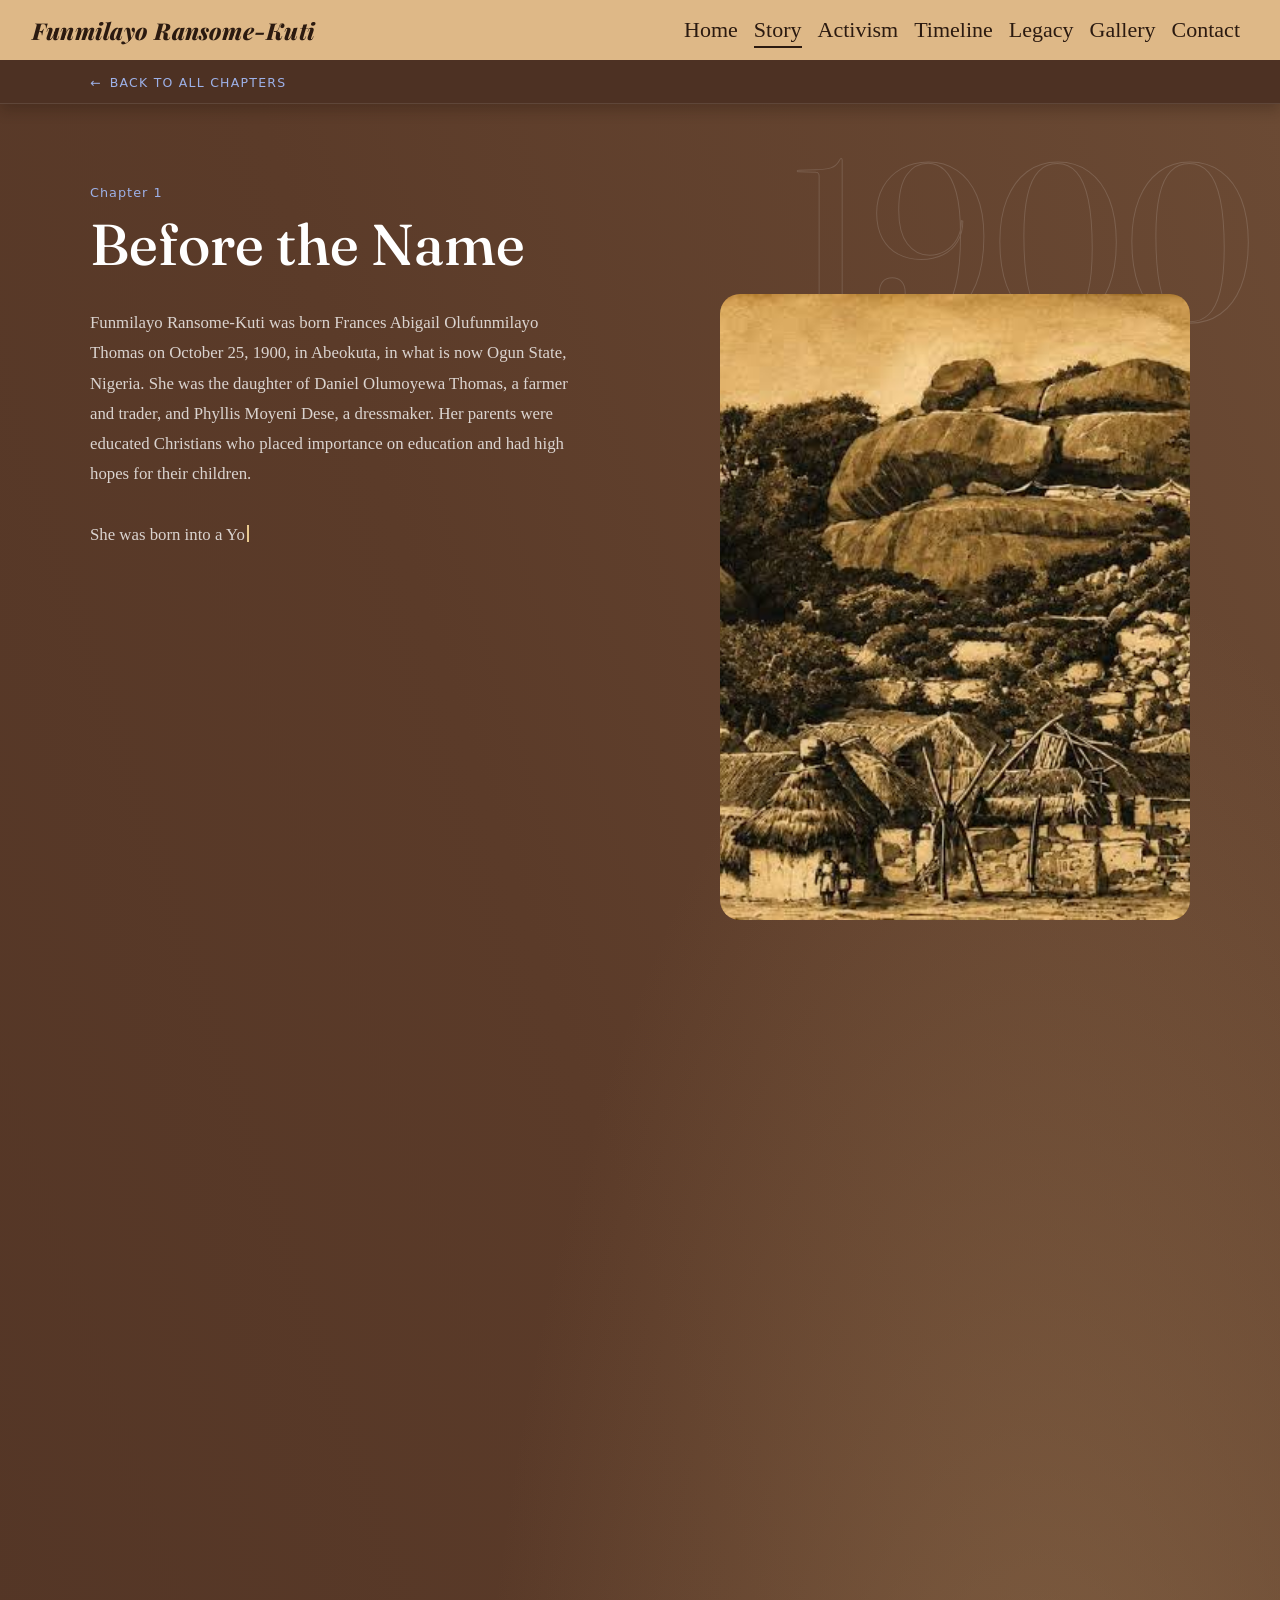
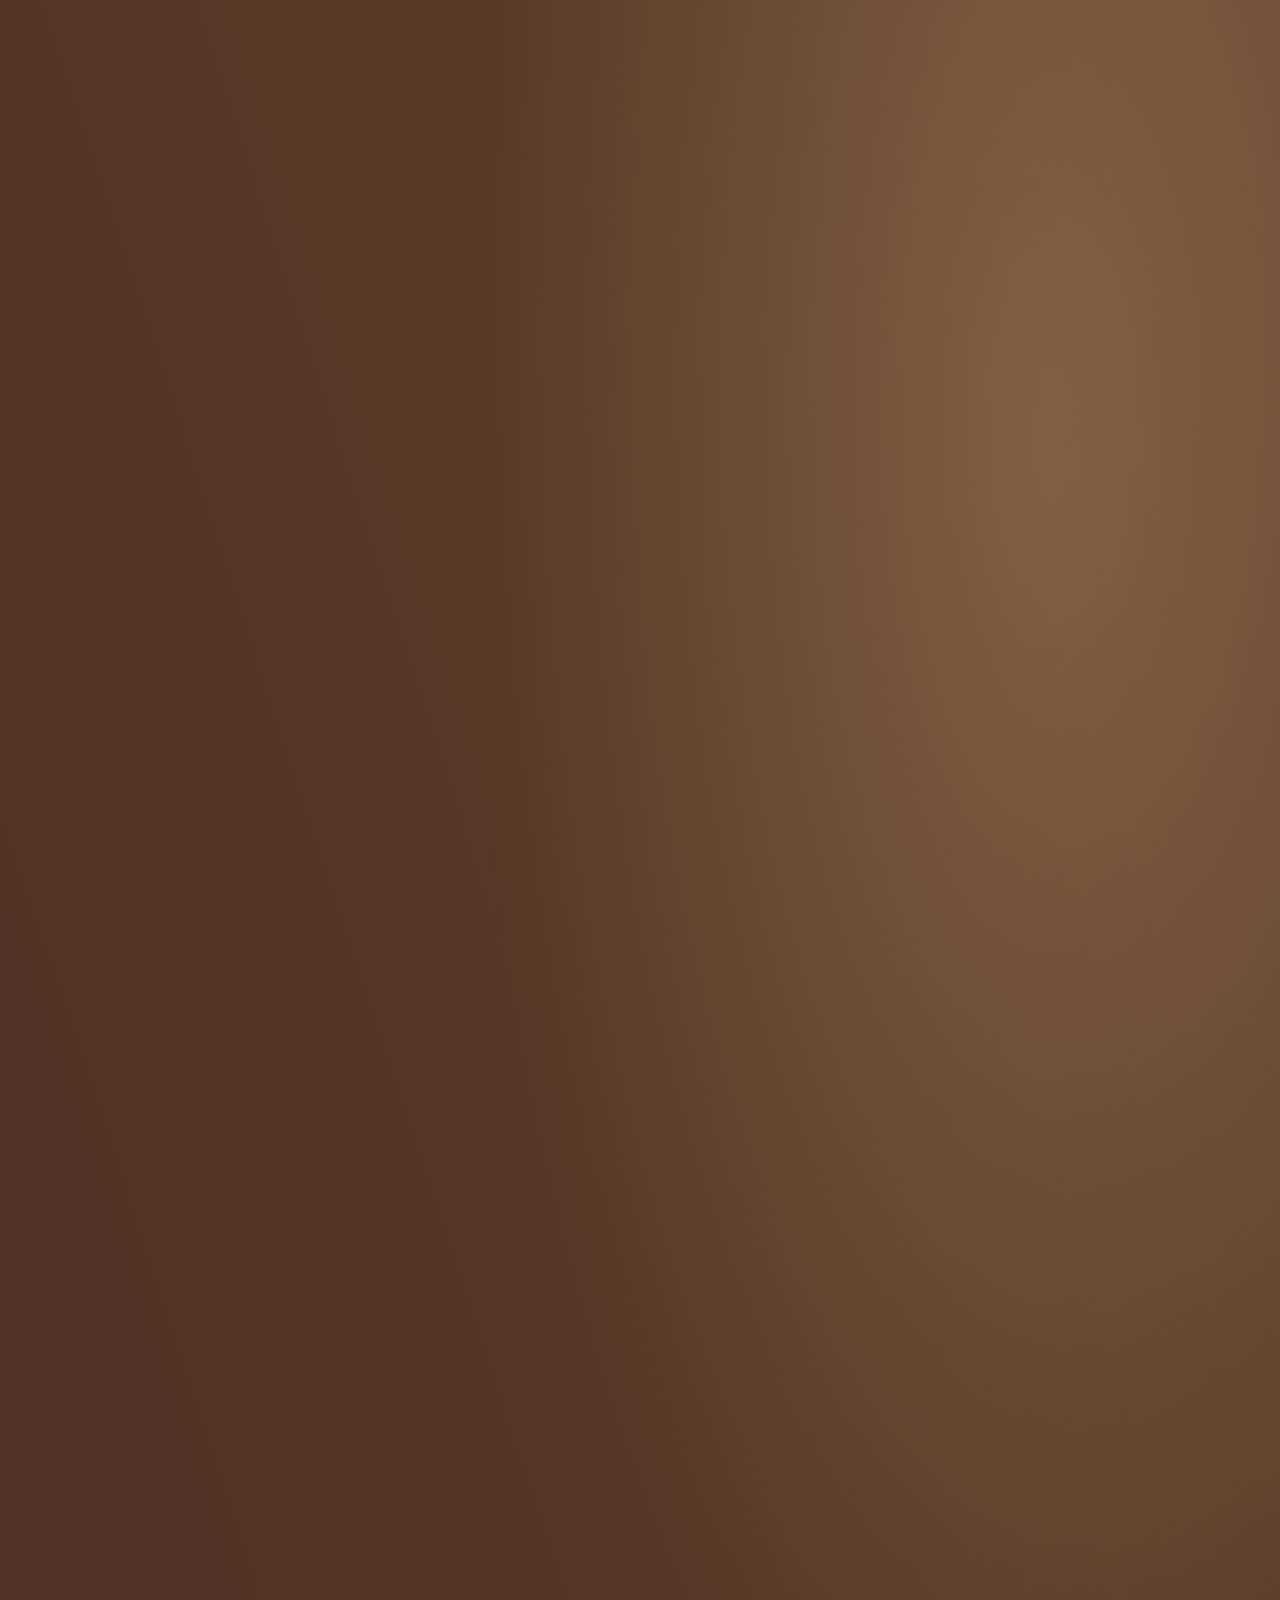
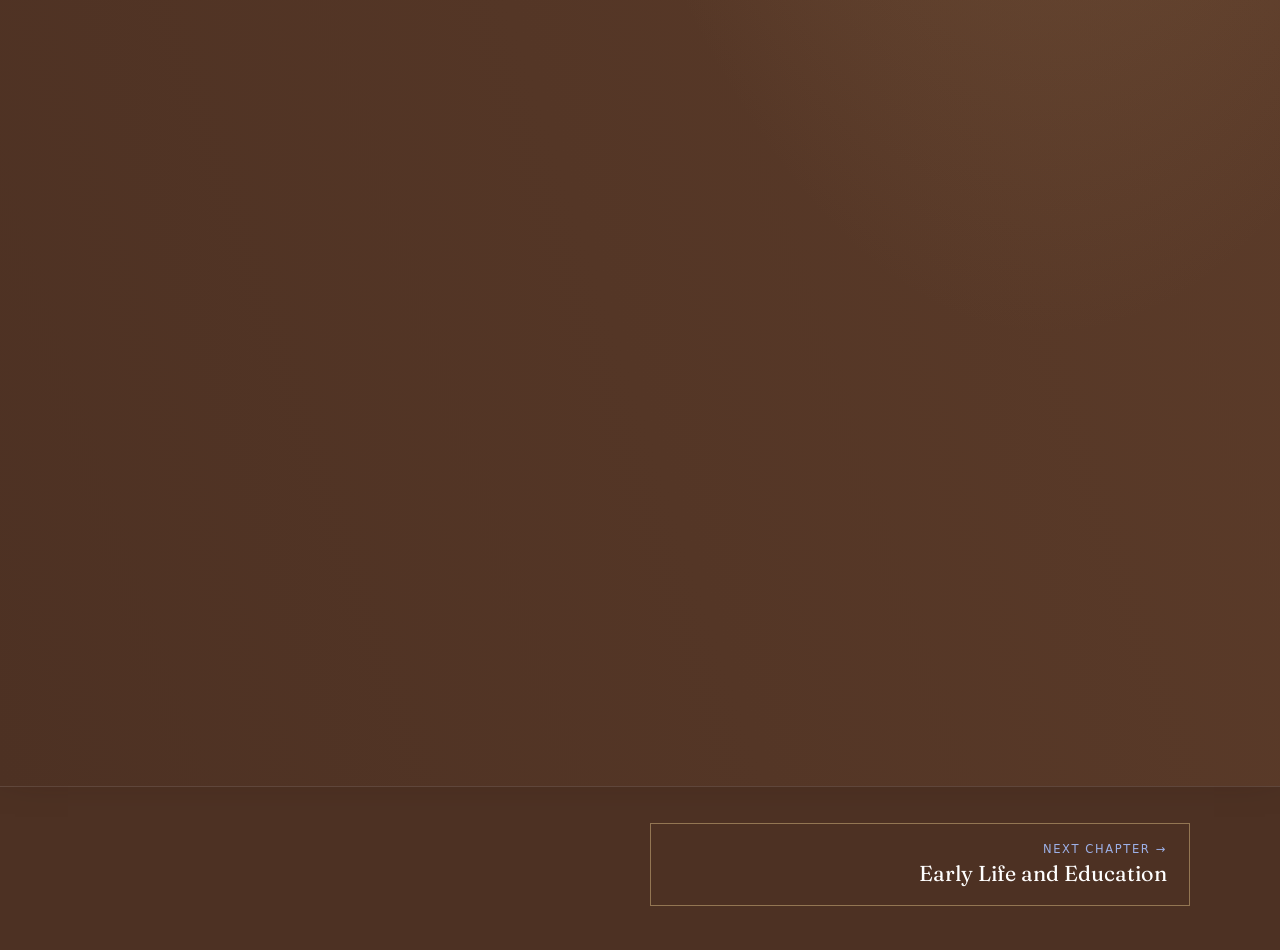
==== commit 3e3a09c3: "Add detailed biography of Funmilayo Ransome-Kuti to Before-the-Name section" ====
--- a/before-the-name.html
+++ b/before-the-name.html
@@ -56,6 +56,36 @@
              <div class="Before-the-Name"> 
                 <h2>Before the Name</h2>
                 <p>Funmilayo Ransome-Kuti was born Frances Abigail Olufunmilayo Thomas on October 25, 1900, in Abeokuta, in what is now Ogun State, Nigeria. She was the daughter of Daniel Olumoyewa Thomas, a farmer and trader, and Phyllis Moyeni Dese, a dressmaker. Her parents were educated Christians who placed importance on education and had high hopes for their children.
+
+                    She was born into a Yoruba family at a time when Nigeria was under British colonial rule, and the opportunities available to African women were deeply limited. Yet Abeokuta itself had a strong tradition of commerce, community organisation and women's participation in economic life. These surroundings would become an important part of the world in which Funmilayo grew up.
+
+                    The girl who would later become known as Funmilayo Ransome Kuti therefore did not begin her life as a political figure. She began as a daughter, a student and a young woman growing up in Abeokuta long before her name became associated with women's rights and political resistance.
+                  
+                  Funmilayo Ransome-Kuti was born Frances Abigail Olufunmilayo Thomas on October 25, 1900, in Abeokuta, in what is now Ogun State, Nigeria. She was the daughter of Daniel Olumoyewa Thomas, a farmer and trader, and Phyllis Moyeni Dese, a dressmaker. Her parents were educated Christians who placed importance on education and had high hopes for their children.
+
+                    She was born into a Yoruba family at a time when Nigeria was under British colonial rule, and the opportunities available to African women were deeply limited. Yet Abeokuta itself had a strong tradition of commerce, community organisation and women's participation in economic life. These surroundings would become an important part of the world in which Funmilayo grew up.
+
+                    The girl who would later become known as Funmilayo Ransome Kuti therefore did not begin her life as a political figure. She began as a daughter, a student and a young woman growing up in Abeokuta long before her name became associated with women's rights and political resistance.
+                  
+                  Funmilayo Ransome-Kuti was born Frances Abigail Olufunmilayo Thomas on October 25, 1900, in Abeokuta, in what is now Ogun State, Nigeria. She was the daughter of Daniel Olumoyewa Thomas, a farmer and trader, and Phyllis Moyeni Dese, a dressmaker. Her parents were educated Christians who placed importance on education and had high hopes for their children.
+
+                    She was born into a Yoruba family at a time when Nigeria was under British colonial rule, and the opportunities available to African women were deeply limited. Yet Abeokuta itself had a strong tradition of commerce, community organisation and women's participation in economic life. These surroundings would become an important part of the world in which Funmilayo grew up.
+
+                    The girl who would later become known as Funmilayo Ransome Kuti therefore did not begin her life as a political figure. She began as a daughter, a student and a young woman growing up in Abeokuta long before her name became associated with women's rights and political resistance.
+                  
+                  Funmilayo Ransome-Kuti was born Frances Abigail Olufunmilayo Thomas on October 25, 1900, in Abeokuta, in what is now Ogun State, Nigeria. She was the daughter of Daniel Olumoyewa Thomas, a farmer and trader, and Phyllis Moyeni Dese, a dressmaker. Her parents were educated Christians who placed importance on education and had high hopes for their children.
+
+                    She was born into a Yoruba family at a time when Nigeria was under British colonial rule, and the opportunities available to African women were deeply limited. Yet Abeokuta itself had a strong tradition of commerce, community organisation and women's participation in economic life. These surroundings would become an important part of the world in which Funmilayo grew up.
+
+                    The girl who would later become known as Funmilayo Ransome Kuti therefore did not begin her life as a political figure. She began as a daughter, a student and a young woman growing up in Abeokuta long before her name became associated with women's rights and political resistance.
+                  
+                  Funmilayo Ransome-Kuti was born Frances Abigail Olufunmilayo Thomas on October 25, 1900, in Abeokuta, in what is now Ogun State, Nigeria. She was the daughter of Daniel Olumoyewa Thomas, a farmer and trader, and Phyllis Moyeni Dese, a dressmaker. Her parents were educated Christians who placed importance on education and had high hopes for their children.
+
+                    She was born into a Yoruba family at a time when Nigeria was under British colonial rule, and the opportunities available to African women were deeply limited. Yet Abeokuta itself had a strong tradition of commerce, community organisation and women's participation in economic life. These surroundings would become an important part of the world in which Funmilayo grew up.
+
+                    The girl who would later become known as Funmilayo Ransome Kuti therefore did not begin her life as a political figure. She began as a daughter, a student and a young woman growing up in Abeokuta long before her name became associated with women's rights and political resistance.
+                  
+                  Funmilayo Ransome-Kuti was born Frances Abigail Olufunmilayo Thomas on October 25, 1900, in Abeokuta, in what is now Ogun State, Nigeria. She was the daughter of Daniel Olumoyewa Thomas, a farmer and trader, and Phyllis Moyeni Dese, a dressmaker. Her parents were educated Christians who placed importance on education and had high hopes for their children.
 
                     She was born into a Yoruba family at a time when Nigeria was under British colonial rule, and the opportunities available to African women were deeply limited. Yet Abeokuta itself had a strong tradition of commerce, community organisation and women's participation in economic life. These surroundings would become an important part of the world in which Funmilayo grew up.
 
--- a/CSS/Chapters.css
+++ b/CSS/Chapters.css
@@ -1,15 +1,5 @@
-/* ==========================================================
-   CHAPTERS.CSS
-   Styles for the six Story chapter sections, using YOUR
-   existing class names. It does not touch your Header, Hero,
-   or the "Before the Legacy" section.
-
-   Link it AFTER Homepage.css in your HTML <head>:
-   <link rel="stylesheet" href="CSS/Chapters.css">
-   ========================================================== */
-
-
-/* ---------- 1. Per-chapter details (edit these freely) ---------- */
+
+/* ---------- 1. Per-chapter details ---------- */
 
 .Before-the-Name-Category {
     --glow: 82% 50%;
@@ -3123,4 +3113,4 @@
         grid-column: 1;
         text-align: left;
     }
-}+}
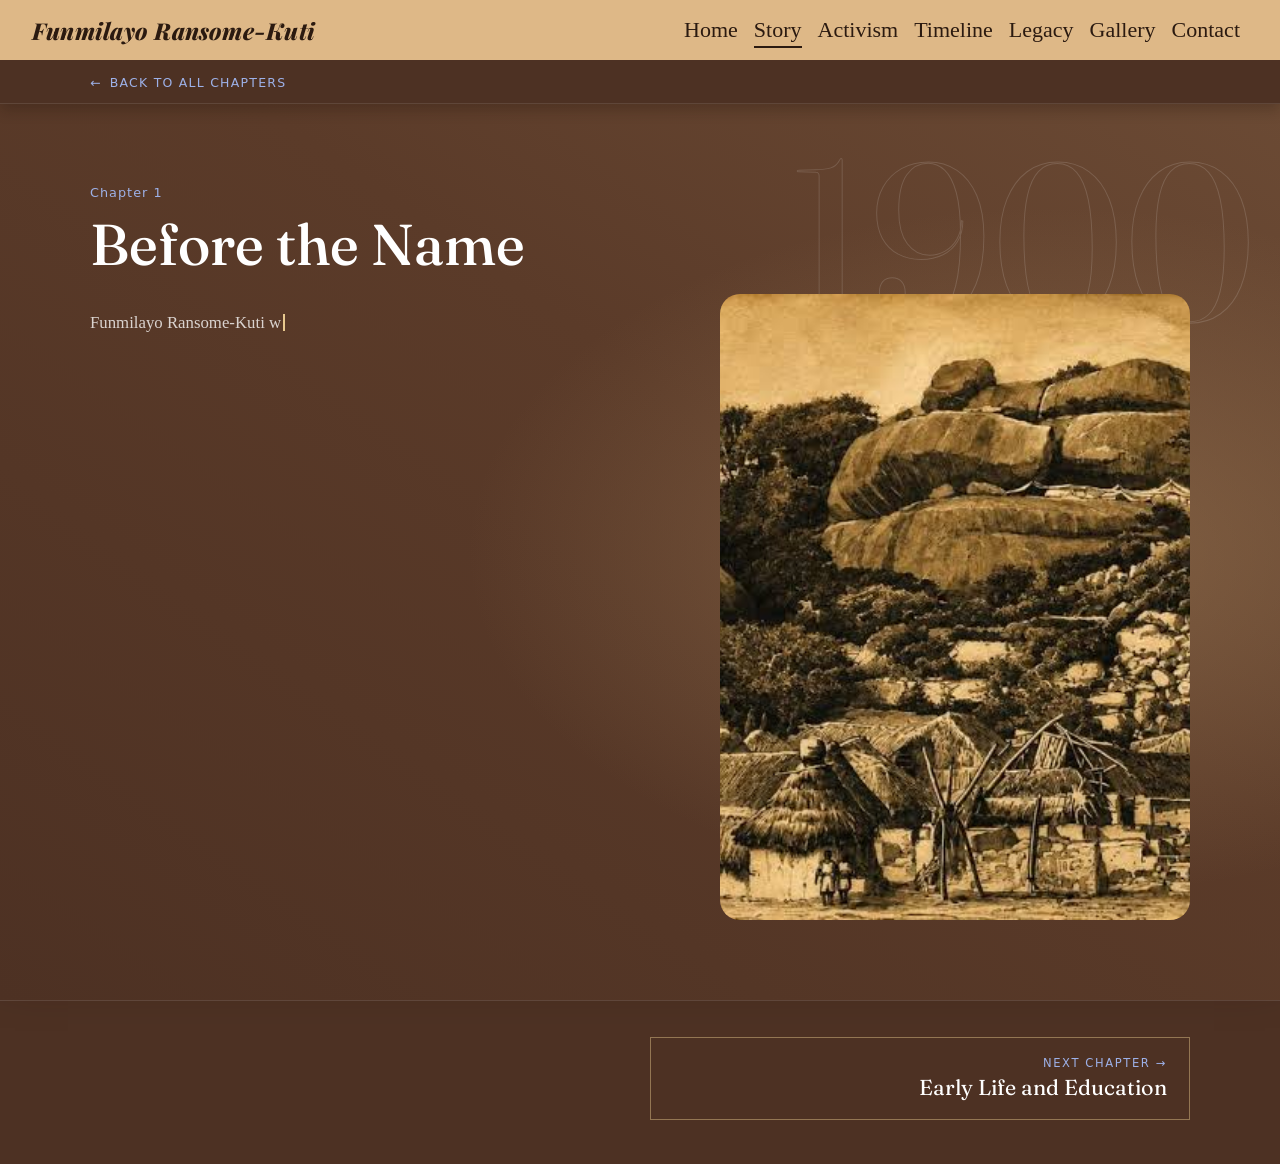
==== commit d012b7e8: "Remove redundant content from Before-the-Name section to enhance clarity and conciseness" ====
--- a/before-the-name.html
+++ b/before-the-name.html
@@ -56,36 +56,6 @@
              <div class="Before-the-Name"> 
                 <h2>Before the Name</h2>
                 <p>Funmilayo Ransome-Kuti was born Frances Abigail Olufunmilayo Thomas on October 25, 1900, in Abeokuta, in what is now Ogun State, Nigeria. She was the daughter of Daniel Olumoyewa Thomas, a farmer and trader, and Phyllis Moyeni Dese, a dressmaker. Her parents were educated Christians who placed importance on education and had high hopes for their children.
-
-                    She was born into a Yoruba family at a time when Nigeria was under British colonial rule, and the opportunities available to African women were deeply limited. Yet Abeokuta itself had a strong tradition of commerce, community organisation and women's participation in economic life. These surroundings would become an important part of the world in which Funmilayo grew up.
-
-                    The girl who would later become known as Funmilayo Ransome Kuti therefore did not begin her life as a political figure. She began as a daughter, a student and a young woman growing up in Abeokuta long before her name became associated with women's rights and political resistance.
-                  
-                  Funmilayo Ransome-Kuti was born Frances Abigail Olufunmilayo Thomas on October 25, 1900, in Abeokuta, in what is now Ogun State, Nigeria. She was the daughter of Daniel Olumoyewa Thomas, a farmer and trader, and Phyllis Moyeni Dese, a dressmaker. Her parents were educated Christians who placed importance on education and had high hopes for their children.
-
-                    She was born into a Yoruba family at a time when Nigeria was under British colonial rule, and the opportunities available to African women were deeply limited. Yet Abeokuta itself had a strong tradition of commerce, community organisation and women's participation in economic life. These surroundings would become an important part of the world in which Funmilayo grew up.
-
-                    The girl who would later become known as Funmilayo Ransome Kuti therefore did not begin her life as a political figure. She began as a daughter, a student and a young woman growing up in Abeokuta long before her name became associated with women's rights and political resistance.
-                  
-                  Funmilayo Ransome-Kuti was born Frances Abigail Olufunmilayo Thomas on October 25, 1900, in Abeokuta, in what is now Ogun State, Nigeria. She was the daughter of Daniel Olumoyewa Thomas, a farmer and trader, and Phyllis Moyeni Dese, a dressmaker. Her parents were educated Christians who placed importance on education and had high hopes for their children.
-
-                    She was born into a Yoruba family at a time when Nigeria was under British colonial rule, and the opportunities available to African women were deeply limited. Yet Abeokuta itself had a strong tradition of commerce, community organisation and women's participation in economic life. These surroundings would become an important part of the world in which Funmilayo grew up.
-
-                    The girl who would later become known as Funmilayo Ransome Kuti therefore did not begin her life as a political figure. She began as a daughter, a student and a young woman growing up in Abeokuta long before her name became associated with women's rights and political resistance.
-                  
-                  Funmilayo Ransome-Kuti was born Frances Abigail Olufunmilayo Thomas on October 25, 1900, in Abeokuta, in what is now Ogun State, Nigeria. She was the daughter of Daniel Olumoyewa Thomas, a farmer and trader, and Phyllis Moyeni Dese, a dressmaker. Her parents were educated Christians who placed importance on education and had high hopes for their children.
-
-                    She was born into a Yoruba family at a time when Nigeria was under British colonial rule, and the opportunities available to African women were deeply limited. Yet Abeokuta itself had a strong tradition of commerce, community organisation and women's participation in economic life. These surroundings would become an important part of the world in which Funmilayo grew up.
-
-                    The girl who would later become known as Funmilayo Ransome Kuti therefore did not begin her life as a political figure. She began as a daughter, a student and a young woman growing up in Abeokuta long before her name became associated with women's rights and political resistance.
-                  
-                  Funmilayo Ransome-Kuti was born Frances Abigail Olufunmilayo Thomas on October 25, 1900, in Abeokuta, in what is now Ogun State, Nigeria. She was the daughter of Daniel Olumoyewa Thomas, a farmer and trader, and Phyllis Moyeni Dese, a dressmaker. Her parents were educated Christians who placed importance on education and had high hopes for their children.
-
-                    She was born into a Yoruba family at a time when Nigeria was under British colonial rule, and the opportunities available to African women were deeply limited. Yet Abeokuta itself had a strong tradition of commerce, community organisation and women's participation in economic life. These surroundings would become an important part of the world in which Funmilayo grew up.
-
-                    The girl who would later become known as Funmilayo Ransome Kuti therefore did not begin her life as a political figure. She began as a daughter, a student and a young woman growing up in Abeokuta long before her name became associated with women's rights and political resistance.
-                  
-                  Funmilayo Ransome-Kuti was born Frances Abigail Olufunmilayo Thomas on October 25, 1900, in Abeokuta, in what is now Ogun State, Nigeria. She was the daughter of Daniel Olumoyewa Thomas, a farmer and trader, and Phyllis Moyeni Dese, a dressmaker. Her parents were educated Christians who placed importance on education and had high hopes for their children.
 
                     She was born into a Yoruba family at a time when Nigeria was under British colonial rule, and the opportunities available to African women were deeply limited. Yet Abeokuta itself had a strong tradition of commerce, community organisation and women's participation in economic life. These surroundings would become an important part of the world in which Funmilayo grew up.
 
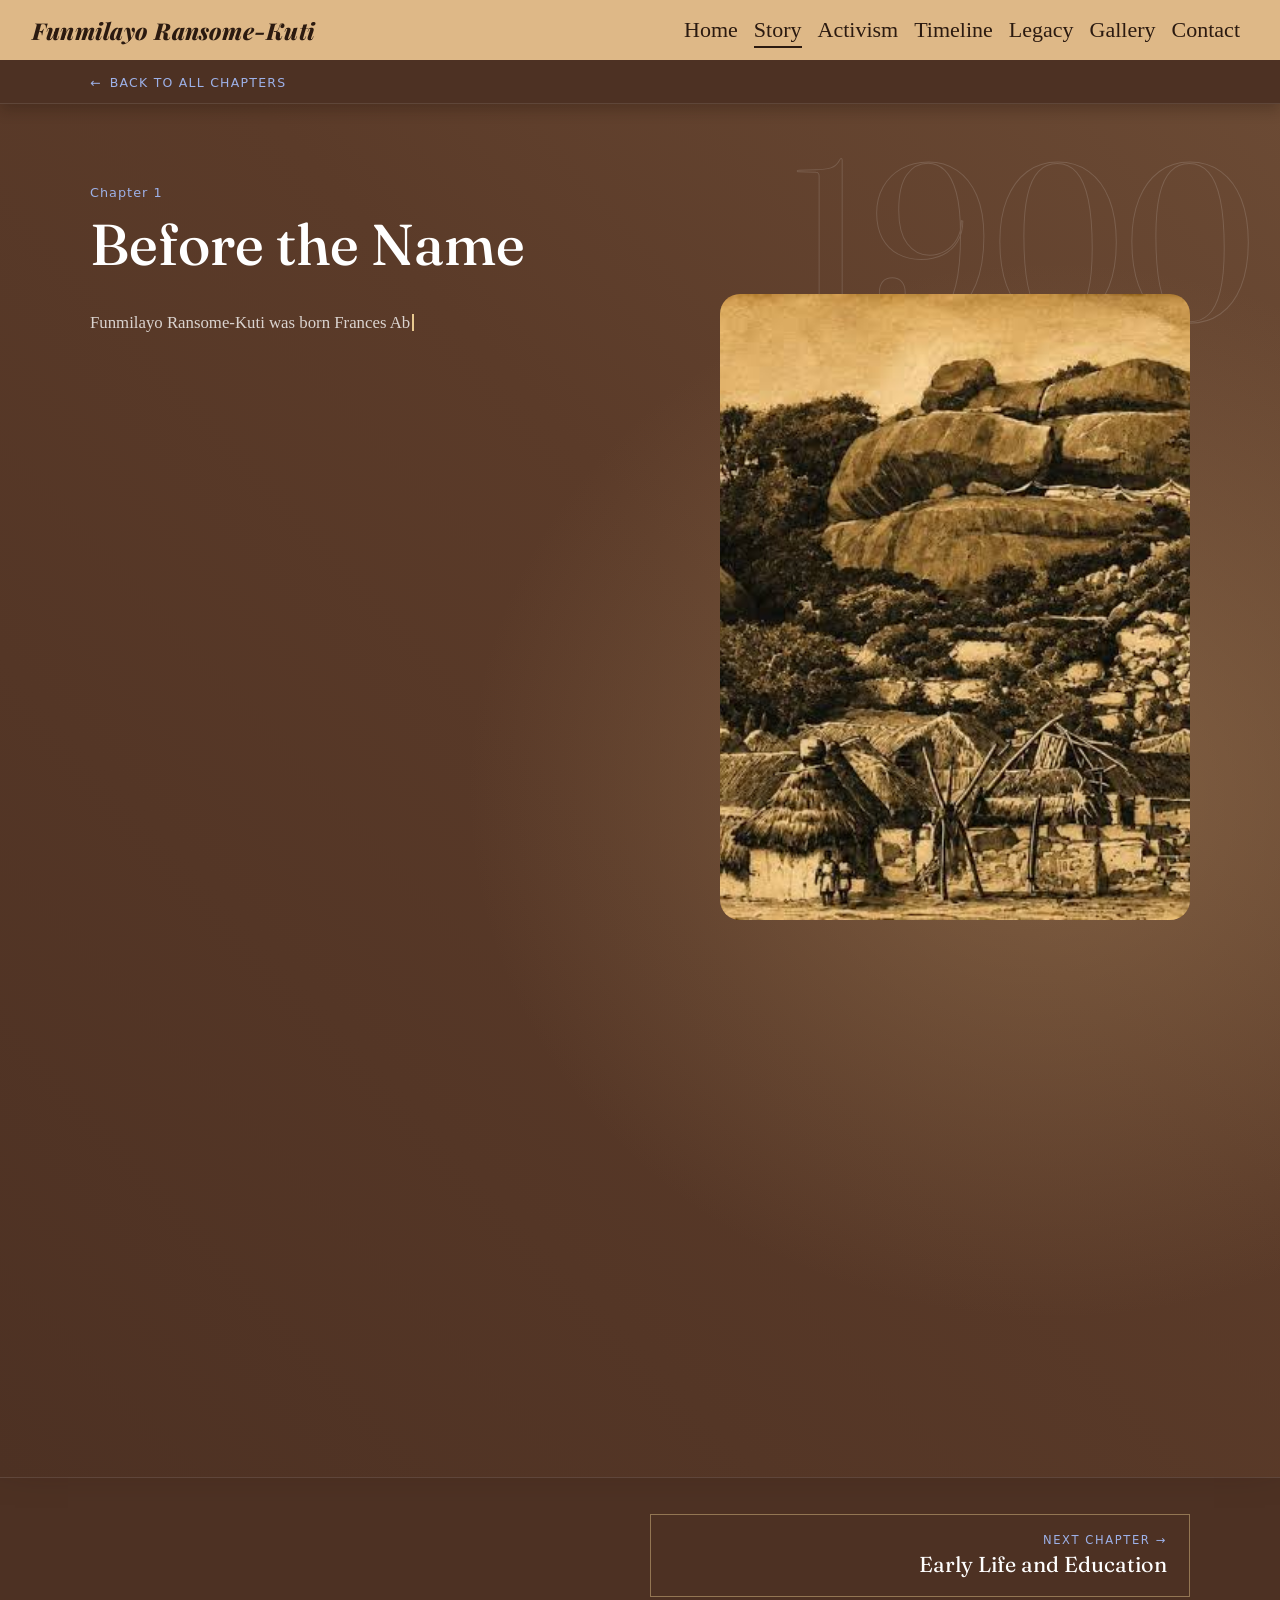
==== commit 60c74e99: "Enhance biography in Before-the-Name section for clarity and depth" ====
--- a/before-the-name.html
+++ b/before-the-name.html
@@ -57,9 +57,15 @@
                 <h2>Before the Name</h2>
                 <p>Funmilayo Ransome-Kuti was born Frances Abigail Olufunmilayo Thomas on October 25, 1900, in Abeokuta, in what is now Ogun State, Nigeria. She was the daughter of Daniel Olumoyewa Thomas, a farmer and trader, and Phyllis Moyeni Dese, a dressmaker. Her parents were educated Christians who placed importance on education and had high hopes for their children.
 
-                    She was born into a Yoruba family at a time when Nigeria was under British colonial rule, and the opportunities available to African women were deeply limited. Yet Abeokuta itself had a strong tradition of commerce, community organisation and women's participation in economic life. These surroundings would become an important part of the world in which Funmilayo grew up.
-
-                    The girl who would later become known as Funmilayo Ransome Kuti therefore did not begin her life as a political figure. She began as a daughter, a student and a young woman growing up in Abeokuta long before her name became associated with women's rights and political resistance.</p>
+                    She was born into a Yoruba family at a time when Nigeria was under British colonial rule, and the opportunities available to African women were deeply limited. Yet Abeokuta was a town with a rich history, shaped by Yoruba culture, trade, community life and the determination of its people. Women played important roles in the local economy, particularly through trading, supporting their families and participating in community affairs.
+
+                    Growing up in this environment meant that Funmilayo's early world was shaped by both tradition and change. Family values, cultural expectations and the growing influence of colonial rule formed part of the society into which she was born. Although she had not yet begun the journey that would make her a prominent political activist, the circumstances of her time provide an important backdrop to understanding her life.
+
+                    Her name at birth was Frances Abigail Olufunmilayo Thomas. The name Funmilayo would become widely associated with a woman who challenged injustice and demanded greater rights for Nigerian women. But before the public speeches, the protests and the political struggles, there was a young girl whose story began within a family in Abeokuta.
+
+                    The girl who would later become known as Funmilayo Ransome-Kuti therefore did not begin her life as a political figure. She began as a daughter, a student and a young woman growing up in Abeokuta, long before her name became associated with women's rights and political resistance. Her journey from these beginnings to national prominence is a story that unfolds through the experiences, choices and education that shaped the woman she would become.
+                  
+                  </p>
              </div>
             </section>
 
